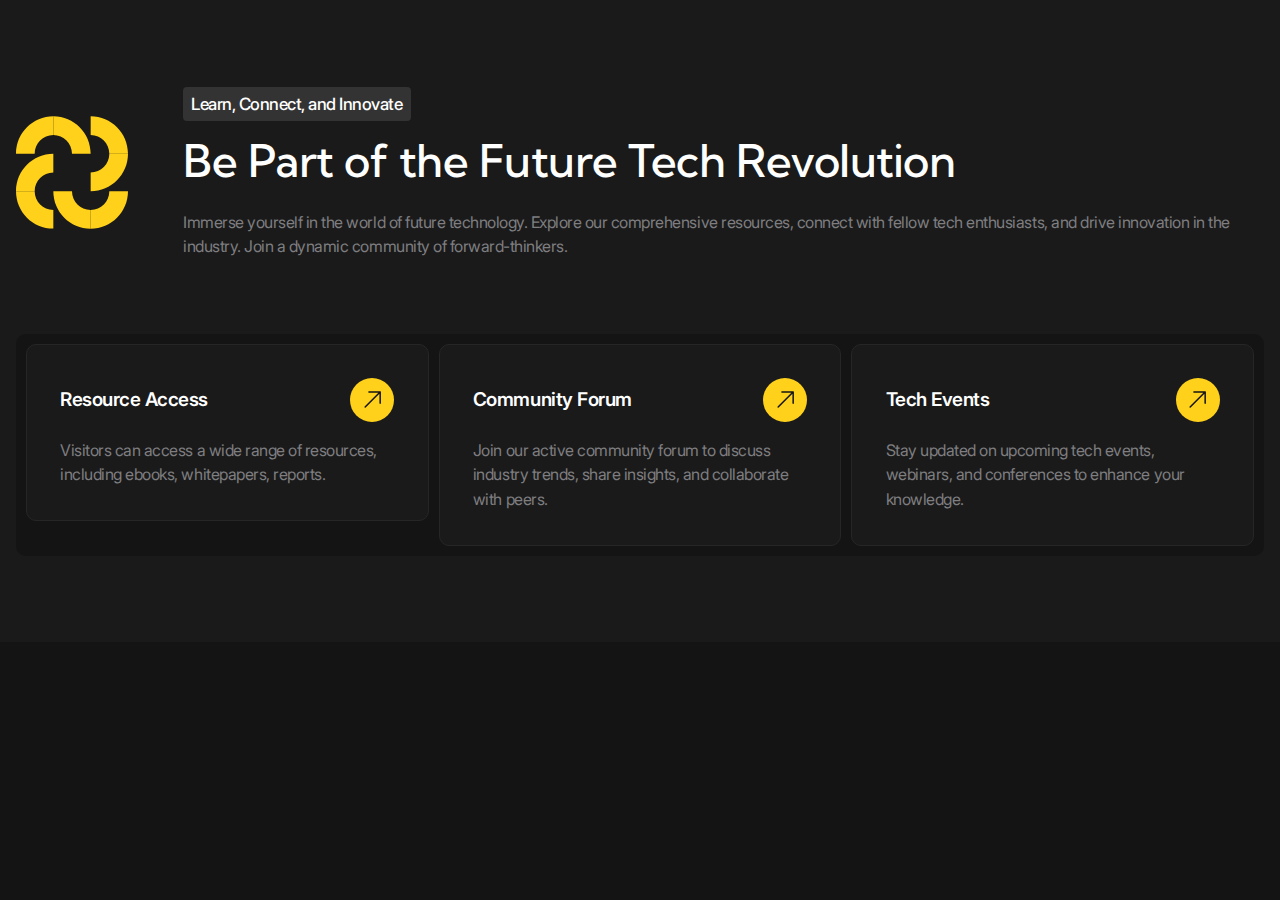
==== blog.html @ 65868e78 "add: blog page" ====
<!doctype html>
<html lang="en">
<head>
  <meta charset="UTF-8"/>
  <meta
      name="viewport"
      content="width=device-width, user-scalable=no, initial-scale=1.0, maximum-scale=1.0, minimum-scale=1.0"
  />
  <title>Future Tech | Blog</title>

  <link rel="stylesheet" href="./styles/main.css"/>

  <script src="./scripts/main.js" type="module" defer></script>
</head>
<body>
<header class="header" data-js-header>
  <div class="header__promo">
    <div class="header__promo-inner container">
      <a class="header__promo-link" href="/"
      ><span class="icon icon--yellow-arrow"
      >Subscribe to our Newsletter For New & latest Blogs and
              Resources</span
      ></a
      >
    </div>
  </div>
  <div class="header__body">
    <div class="header__body-inner container">
      <a class="header__logo logo" href="/" aria-label="Home" title="Home">
        <img
            class="logo__image"
            src="./images/logo.svg"
            alt=""
            width="179"
            height="50"
        />
      </a>
      <div class="header__overlay" data-js-header-overlay>
        <nav class="header__menu">
          <ul class="header__menu-list">
            <li class="header__menu-item">
              <a href="./index.html" class="header__menu-link">Home</a>
            </li>
            <li class="header__menu-item">
              <a href="./news.html" class="header__menu-link">News</a>
            </li>
            <li class="header__menu-item">
              <a href="./podcasts.html" class="header__menu-link"
              >Podcasts</a
              >
            </li>
            <li class="header__menu-item">
              <a href="./resources.html" class="header__menu-link"
              >Resources</a
              >
            </li>
          </ul>
        </nav>
        <a
            class="header__contact-us-link button button--accent"
            href="./contacts.html"
        >Contact Us</a
        >
      </div>
      <button
          class="header__burger-button burger-button visible-mobile"
          type="button"
          aria-label="Open Menu"
          title="Open Menu"
          data-js-header-burger-button
      >
        <span class="burger-button__line"></span>
        <span class="burger-button__line"></span>
        <span class="burger-button__line"></span>
      </button>
    </div>
  </div>
</header>

<main>
  <section class="blog-details" aria-labelledby="blog-details-title">
    <header
        class="blog-details__banner"
        style="--bgImg: url(&quot;../../images/blog-details/banner.jpg&quot;)"
    >
      <div class="blog-details__banner--inner container">
        <h1 class="blog-details__title" id="blog-details-title">
          The Rise of Artificial Intelligence in Healthcare
        </h1>
      </div>
    </header>
    <div class="blog-details__body">
      <div class="blog-details__body-inner container">
        <div class="blog-details__content">
          <div
              class="blog-details__intro full-vw-line full-vw-line--bottom full-vw-line--left"
          >
            <h2 class="h6">Introduction</h2>
            <p>
              Artificial Intelligence (AI) has emerged as a transformative
              force in the healthcare industry, reshaping patient care,
              diagnostics, and research. In this blog post, we explore the
              profound impact of AI in healthcare, from revolutionizing
              diagnostic accuracy to enhancing patient outcomes.
            </p>
          </div>
          <div class="blog-details__main expandable-content" data-js-expandable-content>
            <h2 class="h4">Artificial Intelligence (AI)</h2>
            <p>
              Artificial Intelligence (AI) has permeated virtually every
              aspect of our lives, and healthcare is no exception. The
              integration of AI in healthcare is ushering in a new era of
              medical practice, where machines complement the capabilities
              of healthcare professionals, ultimately improving patient
              outcomes and the efficiency of the healthcare system. In this
              blog post, we will delve into the diverse applications of AI
              in healthcare, from diagnostic imaging to personalized
              treatment plans, and address the ethical considerations
              surrounding this revolutionary technology.
            </p>
            <p>
              Artificial Intelligence (AI) has permeated virtually every
              aspect of our lives, and healthcare is no exception. The
              integration of AI in healthcare is ushering in a new era of
              medical practice, where machines complement the capabilities
              of healthcare professionals, ultimately improving patient
              outcomes and the efficiency of the healthcare system. In this
              blog post, we will delve into the diverse applications of AI
              in healthcare, from diagnostic imaging to personalized
              treatment plans, and address the ethical considerations
              surrounding this revolutionary technology.
            </p>
            <h2 class="h4">Predictive Analytics and Disease Prevention</h2>
            <p>
              One of the most prominent applications of AI in healthcare is
              in diagnostic imaging. AI algorithms have demonstrated
              remarkable proficiency in interpreting medical images such as
              X-rays, MRIs, and CT scans. They can identify anomalies and
              deviations that might be overlooked by the human eye. This is
              particularly valuable in early disease detection. For
              instance, AI can aid radiologists in detecting minute
              irregularities in mammograms or identifying critical findings
              in chest X-rays, potentially indicative of life-threatening
              conditions.
            </p>
            <p>
              One of the most prominent applications of AI in healthcare is
              in diagnostic imaging. AI algorithms have demonstrated
              remarkable proficiency in interpreting medical images such as
              X-rays, MRIs, and CT scans. They can identify anomalies and
              deviations that might be overlooked by the human eye. This is
              particularly valuable in early disease detection. For
              instance, AI can aid radiologists in detecting minute
              irregularities in mammograms or identifying critical findings
              in chest X-rays, potentially indicative of life-threatening
              conditions.
            </p>
            <p>
              One of the most prominent applications of AI in healthcare is
              in diagnostic imaging. AI algorithms have demonstrated
              remarkable proficiency in interpreting medical images such as
              X-rays, MRIs, and CT scans. They can identify anomalies and
              deviations that might be overlooked by the human eye. This is
              particularly valuable in early disease detection. For
              instance, AI can aid radiologists in detecting minute
              irregularities in mammograms or identifying critical findings
              in chest X-rays, potentially indicative of life-threatening
              conditions.
            </p>
            <button class="blog-details__read-full-button button expandable-content__button"
                    data-js-expandable-content-button>
              <span class="icon icon--gray-arrow-down">Read Full Blog</span>
            </button>
          </div>
        </div>
        <div class="blog-details__info">
          <div class="blog-details__actions blog-actions full-vw-line full-vw-line--bottom full-vw-line--right">
            <ul class="blog-actions__list">
              <li class="blog-actions__item">
                <button
                    class="blog-actions__button is-active"
                    type="button"
                    aria-label="Dislike"
                    title="Dislike"
                >
                      <span class="blog-actions__icon-wrapper"
                      ><svg
                          xmlns="http://www.w3.org/2000/svg"
                          width="24"
                          height="25"
                          viewBox="0 0 24 25"
                          fill="none"
                      >
                          <path
                              d="M11.645 21.4107L11.6384 21.4071L11.6158 21.3949C11.5965 21.3844 11.5689 21.3693 11.5336 21.3496C11.4629 21.3101 11.3612 21.2524 11.233 21.1769C10.9765 21.0261 10.6132 20.8039 10.1785 20.515C9.31074 19.9381 8.15122 19.0901 6.9886 18.0063C4.68781 15.8615 2.25 12.6751 2.25 8.75C2.25 5.82194 4.7136 3.5 7.6875 3.5C9.43638 3.5 11.0023 4.29909 12 5.5516C12.9977 4.29909 14.5636 3.5 16.3125 3.5C19.2864 3.5 21.75 5.82194 21.75 8.75C21.75 12.6751 19.3122 15.8615 17.0114 18.0063C15.8488 19.0901 14.6893 19.9381 13.8215 20.515C13.3868 20.8039 13.0235 21.0261 12.767 21.1769C12.6388 21.2524 12.5371 21.3101 12.4664 21.3496C12.4311 21.3693 12.4035 21.3844 12.3842 21.3949L12.3616 21.4071L12.355 21.4107L12.3523 21.4121C12.1323 21.5289 11.8677 21.5289 11.6477 21.4121L11.645 21.4107Z"
                              stroke="#666666"
                              stroke-width="1.5"
                              stroke-linejoin="round"
                          /></svg
                      ></span>
                  <span>24.5k</span>
                </button>
              </li>
              <li class="blog-actions__item">
                <button
                    class="blog-actions__button"
                    type="button"
                    aria-label="Discuss"
                    title="Discuss"
                >
                      <span class="blog-actions__icon-wrapper">
                        <svg
                            xmlns="http://www.w3.org/2000/svg"
                            width="24"
                            height="25"
                            viewBox="0 0 24 25"
                            fill="none"
                        >
                          <path
                              d="M8.48581 19.6888C9.54657 20.2083 10.7392 20.5 12 20.5C16.4183 20.5 20 16.9183 20 12.5C20 8.08172 16.4183 4.5 12 4.5C7.58172 4.5 4 8.08172 4 12.5C4 14.1401 4.49356 15.665 5.34026 16.9341M8.48581 19.6888L4 20.5L5.34026 16.9341M8.48581 19.6888L8.49231 19.6877M5.34026 16.9341L5.34154 16.9308"
                              stroke="#666666"
                              stroke-width="1.5"
                              stroke-linecap="round"
                              stroke-linejoin="round"
                          />
                        </svg>
                      </span>
                  <span>50</span>
                </button>
              </li>
              <li class="blog-actions__item">
                <button
                    class="blog-actions__button"
                    type="button"
                    aria-label="Share"
                    title="Share"
                >
                      <span class="blog-actions__icon-wrapper"
                      ><svg
                          xmlns="http://www.w3.org/2000/svg"
                          width="24"
                          height="25"
                          viewBox="0 0 24 25"
                          fill="none"
                      >
                          <path
                              d="M10.0384 14.4616L4.1719 11.7951C3.36454 11.4281 3.39898 10.2697 4.22673 9.95134L18.8999 4.30781C19.7087 3.99675 20.5033 4.79139 20.1922 5.60013L14.5487 20.2733C14.2303 21.1011 13.072 21.1355 12.705 20.3281L10.0384 14.4616ZM10.0384 14.4616L14.4231 10.077"
                              stroke="#666666"
                              stroke-width="1.5"
                              stroke-linecap="round"
                              stroke-linejoin="round"
                          /></svg
                      ></span>
                  <span>20</span>
                </button>
              </li>
            </ul>
          </div>
          <div class="blog-details__summary summary summary--2-cols">
            <dl class="summary__list">
              <div class="summary__item">
                <dt class="summary__key">Publication Date</dt>
                <dd class="summary__value">
                  <time datetime="2023-10-15">October 15, 2023</time>
                </dd>
              </div>
              <div class="summary__item">
                <dt class="summary__key">Category</dt>
                <dd class="summary__value">Healthcare</dd>
              </div>
              <div class="summary__item">
                <dt class="summary__key">Reading Time</dt>
                <dd class="summary__value">10 Min</dd>
              </div>
              <div class="summary__item">
                <dt class="summary__key">Author Name</dt>
                <dd class="summary__value">Dr. Emily Walker</dd>
              </div>
              <div class="summary__item summary__item--wide">
                <dt class="summary__key">Table of Contents</dt>
                <dd class="summary__value">
                  <div class="table-of-contents">
                    <ul class="table-of-contents__list">
                      <li class="table-of-contents__item">Introduction</li>
                      <li class="table-of-contents__item">
                        AI in Diagnostic Imaging
                      </li>
                      <li class="table-of-contents__item">
                        Predictive Analytics and Disease Prevention
                      </li>
                      <li class="table-of-contents__item">
                        Personalized Treatment Plans
                      </li>
                      <li class="table-of-contents__item">
                        Drug Discovery and Research
                      </li>
                      <li class="table-of-contents__item">
                        AI in Telemedicine
                      </li>
                      <li class="table-of-contents__item">
                        Ethical Considerations
                      </li>
                      <li class="table-of-contents__item">
                        The Future of AI in Healthcare
                      </li>
                      <li class="table-of-contents__item">Conclusion</li>
                    </ul>
                  </div>
                </dd>
              </div>
            </dl>
          </div>
        </div>
      </div>
    </div>
    <div class="blog-details__news news container">
      <header class="news__header">
        <h2 class="news__title h4">Similar News</h2>
        <a href="/" class="news__link button">
          <span class="icon icon--yellow-arrow">View All News</span>
        </a>
      </header>
      <ul class="news__list">
        <li class="news__item">
          <article class="news-card">
            <img
                src="./images/news/2.jpg"
                alt=""
                class="news-card__image"
                width="512"
                height="222"
                loading="lazy"
            />
            <div class="news-card__body">
              <h2 class="news-card__title h6">
                A Decisive Victory for Progressive Policies
              </h2>
              <div class="news-card__description">
                <p>Politics</p>
              </div>
            </div>
            <div class="news-card__controls">
              <div class="news-card__actions blog-actions">
                <ul class="blog-actions__list">
                  <li class="blog-actions__item">
                    <button
                        class="blog-actions__button"
                        type="button"
                        aria-label="Like"
                        title="Like"
                    >
                          <span class="blog-actions__icon-wrapper"
                          ><svg
                              xmlns="http://www.w3.org/2000/svg"
                              width="24"
                              height="25"
                              viewBox="0 0 24 25"
                              fill="none"
                          >
                              <path
                                  d="M11.645 21.4107L11.6384 21.4071L11.6158 21.3949C11.5965 21.3844 11.5689 21.3693 11.5336 21.3496C11.4629 21.3101 11.3612 21.2524 11.233 21.1769C10.9765 21.0261 10.6132 20.8039 10.1785 20.515C9.31074 19.9381 8.15122 19.0901 6.9886 18.0063C4.68781 15.8615 2.25 12.6751 2.25 8.75C2.25 5.82194 4.7136 3.5 7.6875 3.5C9.43638 3.5 11.0023 4.29909 12 5.5516C12.9977 4.29909 14.5636 3.5 16.3125 3.5C19.2864 3.5 21.75 5.82194 21.75 8.75C21.75 12.6751 19.3122 15.8615 17.0114 18.0063C15.8488 19.0901 14.6893 19.9381 13.8215 20.515C13.3868 20.8039 13.0235 21.0261 12.767 21.1769C12.6388 21.2524 12.5371 21.3101 12.4664 21.3496C12.4311 21.3693 12.4035 21.3844 12.3842 21.3949L12.3616 21.4071L12.355 21.4107L12.3523 21.4121C12.1323 21.5289 11.8677 21.5289 11.6477 21.4121L11.645 21.4107Z"
                                  stroke="#666666"
                                  stroke-width="1.5"
                                  stroke-linejoin="round"
                              /></svg
                          ></span>
                      <span>14k</span>
                    </button>
                  </li>
                  <li class="blog-actions__item">
                    <button
                        class="blog-actions__button"
                        type="button"
                        aria-label="Share"
                        title="Share"
                    >
                          <span class="blog-actions__icon-wrapper"
                          ><svg
                              xmlns="http://www.w3.org/2000/svg"
                              width="24"
                              height="25"
                              viewBox="0 0 24 25"
                              fill="none"
                          >
                              <path
                                  d="M10.0384 14.4616L4.1719 11.7951C3.36454 11.4281 3.39898 10.2697 4.22673 9.95134L18.8999 4.30781C19.7087 3.99675 20.5033 4.79139 20.1922 5.60013L14.5487 20.2733C14.2303 21.1011 13.072 21.1355 12.705 20.3281L10.0384 14.4616ZM10.0384 14.4616L14.4231 10.077"
                                  stroke="#666666"
                                  stroke-width="1.5"
                                  stroke-linecap="round"
                                  stroke-linejoin="round"
                              /></svg
                          ></span>
                      <span>204</span>
                    </button>
                  </li>
                </ul>
              </div>
              <div class="news-card__link button">
                <span class="icon icon--yellow-arrow">Read More</span>
              </div>
            </div>
          </article>
        </li>
        <li class="news__item">
          <article class="news-card">
            <img
                src="./images/news/3.jpg"
                alt=""
                class="news-card__image"
                width="512"
                height="222"
                loading="lazy"
            />
            <div class="news-card__body">
              <h2 class="news-card__title h6">
                Tech Giants Unveil Cutting-Edge AI Innovations
              </h2>
              <div class="news-card__description">
                <p>Technology</p>
              </div>
            </div>
            <div class="news-card__controls">
              <div class="news-card__actions blog-actions">
                <ul class="blog-actions__list">
                  <li class="blog-actions__item">
                    <button
                        class="blog-actions__button"
                        type="button"
                        aria-label="Like"
                        title="Like"
                    >
                          <span class="blog-actions__icon-wrapper"
                          ><svg
                              xmlns="http://www.w3.org/2000/svg"
                              width="24"
                              height="25"
                              viewBox="0 0 24 25"
                              fill="none"
                          >
                              <path
                                  d="M11.645 21.4107L11.6384 21.4071L11.6158 21.3949C11.5965 21.3844 11.5689 21.3693 11.5336 21.3496C11.4629 21.3101 11.3612 21.2524 11.233 21.1769C10.9765 21.0261 10.6132 20.8039 10.1785 20.515C9.31074 19.9381 8.15122 19.0901 6.9886 18.0063C4.68781 15.8615 2.25 12.6751 2.25 8.75C2.25 5.82194 4.7136 3.5 7.6875 3.5C9.43638 3.5 11.0023 4.29909 12 5.5516C12.9977 4.29909 14.5636 3.5 16.3125 3.5C19.2864 3.5 21.75 5.82194 21.75 8.75C21.75 12.6751 19.3122 15.8615 17.0114 18.0063C15.8488 19.0901 14.6893 19.9381 13.8215 20.515C13.3868 20.8039 13.0235 21.0261 12.767 21.1769C12.6388 21.2524 12.5371 21.3101 12.4664 21.3496C12.4311 21.3693 12.4035 21.3844 12.3842 21.3949L12.3616 21.4071L12.355 21.4107L12.3523 21.4121C12.1323 21.5289 11.8677 21.5289 11.6477 21.4121L11.645 21.4107Z"
                                  stroke="#666666"
                                  stroke-width="1.5"
                                  stroke-linejoin="round"
                              /></svg
                          ></span>
                      <span>14k</span>
                    </button>
                  </li>
                  <li class="blog-actions__item">
                    <button
                        class="blog-actions__button"
                        type="button"
                        aria-label="Share"
                        title="Share"
                    >
                          <span class="blog-actions__icon-wrapper"
                          ><svg
                              xmlns="http://www.w3.org/2000/svg"
                              width="24"
                              height="25"
                              viewBox="0 0 24 25"
                              fill="none"
                          >
                              <path
                                  d="M10.0384 14.4616L4.1719 11.7951C3.36454 11.4281 3.39898 10.2697 4.22673 9.95134L18.8999 4.30781C19.7087 3.99675 20.5033 4.79139 20.1922 5.60013L14.5487 20.2733C14.2303 21.1011 13.072 21.1355 12.705 20.3281L10.0384 14.4616ZM10.0384 14.4616L14.4231 10.077"
                                  stroke="#666666"
                                  stroke-width="1.5"
                                  stroke-linecap="round"
                                  stroke-linejoin="round"
                              /></svg
                          ></span>
                      <span>92</span>
                    </button>
                  </li>
                </ul>
              </div>
              <div class="news-card__link button">
                <span class="icon icon--yellow-arrow">Read More</span>
              </div>
            </div>
          </article>
        </li>
        <li class="news__item">
          <article class="news-card">
            <img
                src="./images/news/4.jpg"
                alt=""
                class="news-card__image"
                width="512"
                height="222"
                loading="lazy"
            />
            <div class="news-card__body">
              <h2 class="news-card__title h6">COVID-19 Variants</h2>
              <div class="news-card__description">
                <p>Health</p>
              </div>
            </div>
            <div class="news-card__controls">
              <div class="news-card__actions blog-actions">
                <ul class="blog-actions__list">
                  <li class="blog-actions__item">
                    <button
                        class="blog-actions__button"
                        type="button"
                        aria-label="Like"
                        title="Like"
                    >
                          <span class="blog-actions__icon-wrapper"
                          ><svg
                              xmlns="http://www.w3.org/2000/svg"
                              width="24"
                              height="25"
                              viewBox="0 0 24 25"
                              fill="none"
                          >
                              <path
                                  d="M11.645 21.4107L11.6384 21.4071L11.6158 21.3949C11.5965 21.3844 11.5689 21.3693 11.5336 21.3496C11.4629 21.3101 11.3612 21.2524 11.233 21.1769C10.9765 21.0261 10.6132 20.8039 10.1785 20.515C9.31074 19.9381 8.15122 19.0901 6.9886 18.0063C4.68781 15.8615 2.25 12.6751 2.25 8.75C2.25 5.82194 4.7136 3.5 7.6875 3.5C9.43638 3.5 11.0023 4.29909 12 5.5516C12.9977 4.29909 14.5636 3.5 16.3125 3.5C19.2864 3.5 21.75 5.82194 21.75 8.75C21.75 12.6751 19.3122 15.8615 17.0114 18.0063C15.8488 19.0901 14.6893 19.9381 13.8215 20.515C13.3868 20.8039 13.0235 21.0261 12.767 21.1769C12.6388 21.2524 12.5371 21.3101 12.4664 21.3496C12.4311 21.3693 12.4035 21.3844 12.3842 21.3949L12.3616 21.4071L12.355 21.4107L12.3523 21.4121C12.1323 21.5289 11.8677 21.5289 11.6477 21.4121L11.645 21.4107Z"
                                  stroke="#666666"
                                  stroke-width="1.5"
                                  stroke-linejoin="round"
                              /></svg
                          ></span>
                      <span>14k</span>
                    </button>
                  </li>
                  <li class="blog-actions__item">
                    <button
                        class="blog-actions__button"
                        type="button"
                        aria-label="Share"
                        title="Share"
                    >
                          <span class="blog-actions__icon-wrapper"
                          ><svg
                              xmlns="http://www.w3.org/2000/svg"
                              width="24"
                              height="25"
                              viewBox="0 0 24 25"
                              fill="none"
                          >
                              <path
                                  d="M10.0384 14.4616L4.1719 11.7951C3.36454 11.4281 3.39898 10.2697 4.22673 9.95134L18.8999 4.30781C19.7087 3.99675 20.5033 4.79139 20.1922 5.60013L14.5487 20.2733C14.2303 21.1011 13.072 21.1355 12.705 20.3281L10.0384 14.4616ZM10.0384 14.4616L14.4231 10.077"
                                  stroke="#666666"
                                  stroke-width="1.5"
                                  stroke-linecap="round"
                                  stroke-linejoin="round"
                              /></svg
                          ></span>
                      <span>204</span>
                    </button>
                  </li>
                </ul>
              </div>
              <div class="news-card__link button">
                <span class="icon icon--yellow-arrow">Read More</span>
              </div>
            </div>
          </article>
        </li>
      </ul>
    </div>
  </section>

  <section class="about" aria-labelledby="about-title">
    <div class="about__inner container">
      <header class="about__header">
        <img
            src="./images/about/icon.svg"
            alt=""
            class="about__icon"
            width="150"
            height="150"
            loading="lazy"
        />
        <div class="about__info">
          <p class="about__subtitle tag">Learn, Connect, and Innovate</p>
          <h2 class="about__title" id="about-title">
            Be Part of the Future Tech Revolution
          </h2>
        </div>
        <div class="about__description">
          <p>
            Immerse yourself in the world of future technology. Explore our
            comprehensive resources, connect with fellow tech enthusiasts,
            and drive innovation in the industry. Join a dynamic community
            of forward-thinkers.
          </p>
        </div>
      </header>
      <ul class="about__list">
        <li class="about__item">
          <a href="/" class="about-card tile">
            <h3 class="about-card__title circle-icon">Resource Access</h3>
            <div class="about-card__description">
              <p>
                Visitors can access a wide range of resources, including
                ebooks, whitepapers, reports.
              </p>
            </div>
          </a>
        </li>
        <li class="about__item">
          <a href="/" class="about-card tile">
            <h3 class="about-card__title circle-icon">Community Forum</h3>
            <div class="about-card__description">
              <p>
                Join our active community forum to discuss industry trends,
                share insights, and collaborate with peers.
              </p>
            </div>
          </a>
        </li>
        <li class="about__item">
          <a href="/" class="about-card tile">
            <h3 class="about-card__title circle-icon">Tech Events</h3>
            <div class="about-card__description">
              <p>
                Stay updated on upcoming tech events, webinars, and
                conferences to enhance your knowledge.
              </p>
            </div>
          </a>
        </li>
      </ul>
    </div>
  </section>
  
</main>

<footer class="footer">
  <div class="footer__inner container">
    <div class="footer__body">
      <nav class="footer__menu">
        <div class="footer__menu-column">
          <a href="/" class="footer__menu-main-link h6">Home</a>
          <ul class="footer__menu-list">
            <li class="footer__menu-item">
              <a href="/" class="footer__menu-link">Features</a>
            </li>
            <li class="footer__menu-item">
              <a href="/" class="footer__menu-link">Blogs</a>
            </li>
            <li class="footer__menu-item">
              <a href="/" class="footer__menu-link">Resources </a>
              <span class="badge">New</span>
            </li>
            <li class="footer__menu-item">
              <a href="/" class="footer__menu-link">Testimonials</a>
            </li>
            <li class="footer__menu-item">
              <a href="/" class="footer__menu-link">Contact Us</a>
            </li>
            <li class="footer__menu-item">
              <a href="/" class="footer__menu-link">Newsletter</a>
            </li>
          </ul>
        </div>
        <div class="footer__menu-column">
          <a href="/" class="footer__menu-main-link h6">News</a>
          <ul class="footer__menu-list">
            <li class="footer__menu-item">
              <a href="/" class="footer__menu-link">Trending Stories</a>
            </li>
            <li class="footer__menu-item">
              <a href="/" class="footer__menu-link">Featured Videos</a>
            </li>
            <li class="footer__menu-item">
              <a href="/" class="footer__menu-link">Technology</a>
            </li>
            <li class="footer__menu-item">
              <a href="/" class="footer__menu-link">Health</a>
            </li>
            <li class="footer__menu-item">
              <a href="/" class="footer__menu-link">Politics</a>
            </li>
            <li class="footer__menu-item">
              <a href="/" class="footer__menu-link">Environment</a>
            </li>
          </ul>
        </div>
        <div class="footer__menu-column">
          <a href="/" class="footer__menu-main-link h6">Blogs</a>
          <ul class="footer__menu-list">
            <li class="footer__menu-item">
              <a href="/" class="footer__menu-link">Quantum Computing</a>
            </li>
            <li class="footer__menu-item">
              <a href="/" class="footer__menu-link">AI Ethics</a>
            </li>
            <li class="footer__menu-item">
              <a href="/" class="footer__menu-link">Space Exploration</a>
            </li>
            <li class="footer__menu-item">
              <a href="/" class="footer__menu-link">Biotechnology</a>
              <span class="badge">New</span>
            </li>
            <li class="footer__menu-item">
              <a href="/" class="footer__menu-link">Renewable Energy</a>
            </li>
            <li class="footer__menu-item">
              <a href="/" class="footer__menu-link">Biohacking</a>
            </li>
          </ul>
        </div>
        <div class="footer__menu-column">
          <a href="/" class="footer__menu-main-link h6">Podcasts</a>
          <ul class="footer__menu-list">
            <li class="footer__menu-item">
              <a href="/" class="footer__menu-link">AI Revolution</a>
            </li>
            <li class="footer__menu-item">
              <a href="/" class="footer__menu-link">AI Revolution</a>
              <span class="badge">New</span>
            </li>
            <li class="footer__menu-item">
              <a href="/" class="footer__menu-link">TechTalk AI</a>
            </li>
            <li class="footer__menu-item">
              <a href="/" class="footer__menu-link">AI Conversations</a>
            </li>
          </ul>
        </div>
        <div class="footer__menu-column">
          <a href="/" class="footer__menu-main-link h6">Resources</a>
          <ul class="footer__menu-list">
            <li class="footer__menu-item">
              <a href="/" class="footer__menu-link button">
                <span class="icon icon--yellow-arrow">Whitepapers</span>
              </a>
            </li>
            <li class="footer__menu-item">
              <a href="/" class="footer__menu-link button">
                <span class="icon icon--yellow-arrow">Ebooks</span>
              </a>
            </li>
            <li class="footer__menu-item">
              <a href="/" class="footer__menu-link button">
                <span class="icon icon--yellow-arrow">Reports</span>
              </a>
            </li>
            <li class="footer__menu-item">
              <a href="/" class="footer__menu-link button">
                <span class="icon icon--yellow-arrow">Research Papers</span>
              </a>
            </li>
          </ul>
        </div>
      </nav>
    </div>
    <div class="footer__extra">
      <div class="footer__extra-menu">
        <ul class="footer__extra-menu-list">
          <li class="footer__extra-menu-item">
            <a href="/" class="footer__extra-menu-link"
            >Terms & Conditions</a
            >
          </li>
          <li class="footer__extra-menu-item">
            <a href="/" class="footer__extra-menu-link">Privacy Policy</a>
          </li>
        </ul>
      </div>
      <div class="footer__soc1als soc1als">
        <ul class="soc1als__list">
          <li class="soc1als__item">
            <a
                href="/"
                class="soc1als__link"
                target="_blank"
                aria-label="twitter"
                title="twitter"
            >
              <svg
                  xmlns="http://www.w3.org/2000/svg"
                  width="20"
                  height="20"
                  viewBox="0 0 20 20"
                  fill="none"
              >
                <path
                    d="M17.5475 5.98396C17.5552 6.15996 17.5552 6.32796 17.5552 6.50396C17.563 11.84 13.6426 18 6.47319 18C4.35865 18 2.2827 17.368 0.5 16.184C0.808692 16.224 1.11738 16.24 1.42608 16.24C3.1779 16.24 4.88343 15.632 6.26483 14.504C4.59789 14.472 3.1316 13.344 2.62226 11.696C3.20877 11.816 3.81072 11.792 4.3818 11.624C2.56824 11.256 1.26401 9.59997 1.2563 7.67197C1.2563 7.65597 1.2563 7.63997 1.2563 7.62397C1.79651 7.93597 2.40617 8.11197 3.02356 8.12797C1.31803 6.94396 0.78554 4.58396 1.81966 2.73595C3.80301 5.26396 6.72015 6.79196 9.85337 6.95996C9.53696 5.55996 9.96913 4.08796 10.9801 3.09595C12.5467 1.56795 15.0162 1.64795 16.498 3.27195C17.37 3.09595 18.2112 2.75995 18.9752 2.28795C18.682 3.22395 18.0723 4.01596 17.262 4.51996C18.0337 4.42396 18.79 4.20796 19.5 3.88795C18.9752 4.70396 18.3115 5.40796 17.5475 5.98396Z"
                    fill="white"
                />
              </svg>
            </a>
          </li>
          <li class="soc1als__item">
            <a
                href="/"
                class="soc1als__link"
                target="_blank"
                aria-label="medium"
                title="medium"
            >
              <svg
                  xmlns="http://www.w3.org/2000/svg"
                  width="20"
                  height="20"
                  viewBox="0 0 20 20"
                  fill="none"
              >
                <path
                    d="M11.2812 10.1897C11.2812 13.332 8.75578 15.8793 5.6407 15.8793C2.52561 15.8793 0 13.3314 0 10.1897C0 7.04806 2.52542 4.5 5.6407 4.5C8.75597 4.5 11.2812 7.04749 11.2812 10.1897Z"
                    fill="white"
                />
                <path
                    d="M17.4688 10.19C17.4688 13.1477 16.2061 15.5464 14.6485 15.5464C13.0908 15.5464 11.8281 13.1477 11.8281 10.19C11.8281 7.23219 13.0906 4.8335 14.6483 4.8335C16.2059 4.8335 17.4686 7.23142 17.4686 10.19"
                    fill="white"
                />
                <path
                    d="M19.9998 10.1897C19.9998 12.8391 19.5557 14.9882 19.0078 14.9882C18.4599 14.9882 18.0161 12.8397 18.0161 10.1897C18.0161 7.53965 18.4601 5.39111 19.0078 5.39111C19.5555 5.39111 19.9998 7.53946 19.9998 10.1897Z"
                    fill="white"
                />
              </svg>
            </a>
          </li>
          <li class="soc1als__item">
            <a
                href="/"
                class="soc1als__link"
                target="_blank"
                aria-label="linkedin"
                title="linkedin"
            >
              <svg
                  xmlns="http://www.w3.org/2000/svg"
                  width="20"
                  height="20"
                  viewBox="0 0 20 20"
                  fill="none"
              >
                <path
                    d="M17.3873 1.3335H2.61303C2.27368 1.3335 1.94822 1.4683 1.70826 1.70826C1.4683 1.94822 1.3335 2.27368 1.3335 2.61303V17.3873C1.3335 17.7266 1.4683 18.0521 1.70826 18.2921C1.94822 18.532 2.27368 18.6668 2.61303 18.6668H17.3873C17.7266 18.6668 18.0521 18.532 18.2921 18.2921C18.532 18.0521 18.6668 17.7266 18.6668 17.3873V2.61303C18.6668 2.27368 18.532 1.94822 18.2921 1.70826C18.0521 1.4683 17.7266 1.3335 17.3873 1.3335ZM6.49979 16.0993H3.89377V7.82146H6.49979V16.0993ZM5.19498 6.67433C4.89937 6.67266 4.61088 6.58347 4.36592 6.418C4.12095 6.25254 3.93049 6.01821 3.81857 5.7446C3.70666 5.471 3.6783 5.17037 3.73707 4.88066C3.79585 4.59095 3.93913 4.32514 4.14883 4.11678C4.35853 3.90843 4.62525 3.76686 4.91533 3.70994C5.20541 3.65302 5.50586 3.68331 5.77874 3.79699C6.05162 3.91066 6.28472 4.10262 6.44861 4.34864C6.6125 4.59466 6.69984 4.88372 6.69961 5.17933C6.7024 5.37724 6.66531 5.57369 6.59056 5.75697C6.51581 5.94024 6.40493 6.10659 6.26452 6.2461C6.12411 6.38561 5.95705 6.49542 5.7733 6.56899C5.58955 6.64257 5.39287 6.67839 5.19498 6.67433ZM16.1053 16.1066H13.5005V11.5842C13.5005 10.2505 12.9336 9.83887 12.2017 9.83887C11.429 9.83887 10.6706 10.4215 10.6706 11.6179V16.1066H8.06461V7.82748H10.5707V8.97461H10.6044C10.856 8.46544 11.7371 7.59516 13.0816 7.59516C14.5357 7.59516 16.1066 8.45822 16.1066 10.986L16.1053 16.1066Z"
                    fill="white"
                />
              </svg>
            </a>
          </li>
        </ul>
      </div>
      <p class="footer__copyright">
        ©
        <time datetime="2025">2025</time>
        FutureTech. All rights reserved.
      </p>
    </div>
  </div>
</footer>
</body>
</html>
---- styles/main.css ----
@charset "UTF-8";
/**
  Нормализация блочной модели
 */
*,
::before,
::after {
  box-sizing: border-box;
}

/**
   Убираем внутренние отступы слева тегам списков,
   у которых есть атрибут class
  */
:where(ul, ol):where([class]) {
  padding-left: 0;
}

/**
   Убираем внешние отступы body и двум другим тегам,
   у которых есть атрибут class
  */
body,
:where(blockquote, figure):where([class]) {
  margin: 0;
}

/**
   Убираем внешние отступы вертикали нужным тегам,
   у которых есть атрибут class
  */
:where(h1, h2, h3, h4, h5, h6, p, ul, ol, dl):where([class]) {
  margin-block: 0;
}

:where(dd[class]) {
  margin-left: 0;
}

:where(fieldset[class]) {
  margin-left: 0;
  padding: 0;
  border: none;
}

/**
   Убираем стандартный маркер маркированному списку,
   у которого есть атрибут class
  */
:where(ul[class]) {
  list-style: none;
}

:where(address[class]) {
  font-style: normal;
}

/**
   Обнуляем вертикальные внешние отступы параграфа,
   объявляем локальную переменную для внешнего отступа вниз,
   чтобы избежать взаимодействие с более сложным селектором
  */
p {
  --paragraphMarginBottom: 24px;
  margin-block: 0;
}

/**
   Внешний отступ вниз для параграфа без атрибута class,
   который расположен не последним среди своих соседних элементов
  */
p:where(:not([class]):not(:last-child)) {
  margin-bottom: var(--paragraphMarginBottom);
}

/**
   Упрощаем работу с изображениями и видео
  */
img,
video {
  display: block;
  max-width: 100%;
  height: auto;
}

/**
   Наследуем свойства шрифт для полей ввода
  */
input,
textarea,
select,
button {
  font: inherit;
}

html {
  /**
     Пригодится в большинстве ситуаций
     (когда, например, нужно будет "прижать" футер к низу сайта)
    */
  height: 100%;
  /**
     Убираем скачок интерфейса по горизонтали
     при появлении / исчезновении скроллбара
    */
}

/**
   Плавный скролл
  */
html,
:has(:target) {
  scroll-behavior: smooth;
}

body {
  /**
     Пригодится в большинстве ситуаций
     (когда, например, нужно будет "прижать" футер к низу сайта)
    */
  min-height: 100%;
  /**
     Унифицированный интерлиньяж
    */
  line-height: 1.5;
}

/**
   Нормализация высоты элемента ссылки при его инспектировании в DevTools
  */
a:where([class]) {
  display: inline-flex;
}

/**
   Курсор-рука при наведении на элемент
  */
button,
label {
  cursor: pointer;
}

/**
   Приводим к единому цвету svg-элементы
   (за исключением тех, у которых уже указан
   атрибут fill со значением 'none' или начинается с 'url')
  */
:where([fill]:not([fill=none], [fill^=url])) {
  fill: currentColor;
}

/**
   Приводим к единому цвету svg-элементы
   (за исключением тех, у которых уже указан
   атрибут stroke со значением 'none')
  */
:where([stroke]:not([stroke=none], [stroke^=url])) {
  stroke: currentColor;
}

/**
   Чиним баг задержки смены цвета при взаимодействии с svg-элементами
  */
svg * {
  transition-property: fill, stroke;
}

/**
   Приведение рамок таблиц в классический 'collapse' вид
  */
:where(table) {
  border-collapse: collapse;
  border-color: currentColor;
}

/**
   Удаляем все анимации и переходы для людей,
   которые предпочитают их не использовать
  */
@media (prefers-reduced-motion: reduce) {
  *,
  ::before,
  ::after {
    animation-duration: 0.01ms !important;
    animation-iteration-count: 1 !important;
    transition-duration: 0.01ms !important;
    scroll-behavior: auto !important;
  }
}
@font-face {
  font-family: "Kumbh Sans";
  src: url("../fonts/KumbhSans-Regular.woff2") format("woff2");
  font-weight: 400;
  font-style: normal;
  font-display: swap;
}
@font-face {
  font-family: "Kumbh Sans";
  src: url("../fonts/KumbhSans-Medium.woff2") format("woff2");
  font-weight: 500;
  font-style: normal;
  font-display: swap;
}
@font-face {
  font-family: "Inter";
  src: url("../fonts/Inter-Regular.woff2") format("woff2");
  font-weight: 400;
  font-style: normal;
  font-display: swap;
}
@font-face {
  font-family: "Inter";
  src: url("../fonts/Inter-Medium.woff2") format("woff2");
  font-weight: 500;
  font-style: normal;
  font-display: swap;
}
@font-face {
  font-family: "Inter";
  src: url("../fonts/Inter-SemiBold.woff2") format("woff2");
  font-weight: 600;
  font-style: normal;
  font-display: swap;
}
@font-face {
  font-family: "Inter";
  src: url("../fonts/Inter-Bold.woff2") format("woff2");
  font-weight: 700;
  font-style: normal;
  font-display: swap;
}
:root {
  --color-light: #fff;
  --color-dark: #141414;
  --color-dark-10: #1a1a1a;
  --color-dark-15: #262626;
  --color-dark-20: #333333;
  --color-dark-40: #666666;
  --color-gray-50: #7e7e81;
  --color-gray-60: #98989a;
  --color-accent: #ffd11a;
  --color-red: #ff5500;
  --border: 0.0625rem solid var(--color-dark-15);
  --font-family-base: "Inter", sans-serif;
  --font-family-accent: "Kumbh Sans", sans-serif;
  --container-width: 100rem;
  --container-padding-x: 1rem;
  --transition-duration: 0.2s;
}
@media (width <= 90.06125rem) {
  :root {
    --container-width: 80rem;
  }
}

.container {
  max-width: calc(var(--container-width) + var(--container-padding-x) * 2);
  margin-inline: auto;
  padding-inline: var(--container-padding-x);
}

.visually-hidden {
  position: absolute !important;
  width: 1px !important;
  height: 1px !important;
  margin: -1px !important;
  border: 0 !important;
  padding: 0 !important;
  white-space: nowrap !important;
  clip-path: inset(100%) !important;
  clip: rect(0 0 0 0) !important;
  overflow: hidden !important;
}

@media (width <= 47.99875rem) {
  .hidden-mobile {
    display: none !important;
  }
}

@media (width > 47.99875rem) {
  .visible-mobile {
    display: none !important;
  }
}

.full-vw-line {
  position: relative;
}
.full-vw-line::before, .full-vw-line::after {
  position: absolute;
  width: calc((100vw - var(--container-width)) / 2);
  height: 0.0625rem;
  background-color: var(--color-dark-15);
}
.full-vw-line--top::before {
  content: "";
  bottom: 100%;
}
.full-vw-line--bottom::after {
  content: "";
  top: 100%;
}
.full-vw-line--right::before, .full-vw-line--right::after {
  left: 100%;
}
.full-vw-line--left::before, .full-vw-line--left::after {
  right: 100%;
}

.circle-icon {
  --circleSize: 3.25rem;
  --circleMarginLeft: 1.25rem;
  position: relative;
  min-height: var(--circleSize);
  padding-right: calc(var(--circleSize) + var(--circleMarginLeft));
}
@media (width <= 90.06125rem) {
  .circle-icon {
    --circleSize: 2.75rem;
    --circleMarginLeft: 0.875rem;
  }
}
@media (width <= 47.99875rem) {
  .circle-icon {
    --circleSize: 2.5rem;
  }
}
.circle-icon::after {
  width: var(--circleSize);
  height: var(--circleSize);
  position: absolute;
  top: 50%;
  translate: 0 -50%;
  content: "";
  right: 0;
  border-radius: 50%;
  background: url("../../icons/arrow-top-right_black.svg") center no-repeat var(--color-accent);
}

html.is-lock {
  overflow: hidden;
}

body {
  font-size: clamp(0.875rem, 0.8112745098rem + 0.2614379085vw, 1.125rem);
  display: flex;
  flex-direction: column;
  color: var(--color-gray-50);
  background-color: var(--color-dark);
  font-family: var(--font-family-base);
  letter-spacing: -0.03em;
}

main {
  flex-grow: 1;
}

h1,
.h1,
h2,
.h2,
h3,
.h3,
h4,
.h4,
h5,
.h5,
h6,
.h6 {
  color: var(--color-light);
}

h1,
.h1,
h2,
.h2,
h3,
.h3 {
  font-family: var(--font-family-accent);
  font-weight: 500;
}

h4,
.h4,
h5,
.h5,
h6,
.h6 {
  font-weight: 600;
}

h1,
.h1 {
  font-size: clamp(1.875rem, 1.237745098rem + 2.614379085vw, 4.375rem);
  line-height: 1.2;
}

h2,
.h2 {
  font-size: clamp(1.75rem, 1.2720588235rem + 1.9607843137vw, 3.625rem);
  line-height: 1.3;
}

h3,
.h3 {
  font-size: clamp(1.5rem, 1.2450980392rem + 1.045751634vw, 2.5rem);
}

h4,
.h4 {
  font-size: clamp(1.125rem, 0.9975490196rem + 0.522875817vw, 1.625rem);
}

h5,
.h5 {
  font-size: clamp(1.125rem, 1.0294117647rem + 0.3921568627vw, 1.5rem);
}

h6,
.h6 {
  font-size: clamp(1rem, 0.9362745098rem + 0.2614379085vw, 1.25rem);
}

a,
button,
label,
input,
textarea,
select,
svg * {
  transition-duration: var(--transition-duration);
}

a {
  color: inherit;
}
@media (any-hover: hover) {
  a:hover {
    color: var(--color-accent);
  }
}
@media (any-hover: none) {
  a:active {
    color: var(--color-accent);
  }
}
a[class] {
  text-decoration: none;
}

:focus-visible {
  outline: 0.125rem dashed var(--color-light);
  outline-offset: 0.25rem;
  transition-duration: 0s !important;
}

a[aria-label],
button[aria-label] {
  position: relative;
}
a[aria-label]::before,
button[aria-label]::before {
  position: absolute;
  top: 50%;
  left: 50%;
  translate: -50% -50%;
  width: 2.75rem;
  height: 2.75rem;
  content: "";
}

.expandable-content {
  --initialMaxHeight: 31.25rem;
  position: relative;
  overflow-y: hidden;
}
.expandable-content.is-expanded::before,
.expandable-content.is-expanded .expandable-content__button {
  opacity: 0;
  visibility: hidden;
}
.expandable-content:not(.is-expanded) {
  max-height: var(--initialMaxHeight);
}
.expandable-content::before {
  content: "";
  position: absolute;
  bottom: 0;
  left: 0;
  width: 100%;
  height: 30%;
  background-image: linear-gradient(180deg, rgba(20, 20, 20, 0) 0%, #141414 77.38%);
  pointer-events: none;
  transition-duration: var(--transition-duration);
}
.expandable-content__button {
  position: absolute;
  left: 50%;
  translate: -50%;
  bottom: 4.25rem;
}

.icon {
  display: inline-flex;
  align-items: center;
  column-gap: 0.625rem;
}
.icon::after {
  --size: 1.5rem;
  width: var(--size);
  height: var(--size);
  content: "";
  flex-shrink: 0;
  background-position: center;
  background-size: contain;
  background-repeat: no-repeat;
}
@media (width <= 90.06125rem) {
  .icon::after {
    --size: 1.25rem;
  }
}
.icon--yellow-arrow::after {
  background-image: url("../../icons/arrow-top-right_yellow.svg");
}
.icon--yellow-eye::after {
  background-image: url("../../icons/eye_yellow.svg");
}
.icon--gray-arrow-down::after {
  background-image: url("../../icons/arrow-down_gray.svg");
}

.logo {
  max-width: clamp(7.875rem, 7.0306372549rem + 3.4640522876vw, 11.1875rem);
}

.button {
  display: inline-flex;
  justify-content: center;
  padding: 1.125rem 1.5rem;
  border: var(--border);
  border-radius: 0.75rem;
  color: var(--color-gray-60);
  background-color: var(--color-dark);
  font-size: 1.125rem;
  white-space: nowrap;
}
@media (width <= 90.06125rem) {
  .button {
    padding: 0.875rem 1.25rem;
    border-radius: 0.5rem;
    font-size: 0.875rem;
  }
}
@media (any-hover: hover) {
  .button:hover {
    border-color: var(--color-accent);
    color: var(--color-accent);
    background-color: var(--color-dark-10);
  }
}
@media (any-hover: none) {
  .button:active {
    border-color: var(--color-accent);
    color: var(--color-accent);
    background-color: var(--color-dark-10);
  }
}
.button--accent {
  border-radius: 0.5rem;
  border-color: var(--color-accent);
  color: var(--color-dark);
  background-color: var(--color-accent);
  font-weight: 500;
}
.button--dark-gray {
  background-color: var(--color-dark-10);
}

.burger-button {
  width: 2.125rem;
  height: 2.125rem;
  display: inline-flex;
  flex-direction: column;
  justify-content: space-between;
  padding: 0.53125rem 0.265625rem;
  border: none;
  color: var(--color-light);
  background-color: transparent;
}
@media (any-hover: hover) {
  .burger-button:hover {
    color: var(--color-accent);
  }
}
@media (any-hover: none) {
  .burger-button:active {
    color: var(--color-accent);
  }
}
.burger-button.is-active .burger-button__line:first-child {
  rotate: 45deg;
  transform-origin: 0;
  translate: 0.25em -0.1em;
}
.burger-button.is-active .burger-button__line:nth-child(2) {
  rotate: -45deg;
}
.burger-button.is-active .burger-button__line:last-child {
  width: 0;
}
.burger-button__line {
  width: 100%;
  height: 0.125rem;
  border-radius: 1rem;
  background-color: currentColor;
  transition-duration: var(--transition-duration);
}
.burger-button__line:last-child {
  align-self: end;
  width: 55%;
}

.header {
  position: sticky;
  z-index: 100;
  top: 0;
  animation-name: scrolling-header;
  animation-fill-mode: both;
  animation-timeline: scroll();
  animation-range: 6.25rem 12.5rem;
}
@keyframes scrolling-header {
  to {
    box-shadow: 0 0 1rem 0 var(--color-dark-40);
  }
}
.header__promo {
  padding-block: 1.25rem;
  text-align: center;
  border-bottom: var(--border);
  background-color: var(--color-dark);
}
@media (width <= 47.99875rem) {
  .header__promo {
    padding-block: 0.875rem;
  }
}
.header__body {
  padding-block: 1.5rem;
  background-color: var(--color-dark-10);
}
@media (width <= 47.99875rem) {
  .header__body {
    padding-block: 1.25rem;
  }
}
.header__body-inner {
  display: flex;
  justify-content: space-between;
  align-items: center;
  column-gap: 1rem;
}
@media (width > 47.99875rem) {
  .header__overlay {
    display: contents;
  }
}
@media (width <= 47.99875rem) {
  .header__overlay {
    position: fixed;
    inset: 0;
    display: flex;
    flex-direction: column;
    justify-content: center;
    row-gap: 2rem;
    padding: 1rem;
    background-color: var(--color-dark-10);
    transition-duration: var(--transition-duration);
  }
  .header__overlay:not(.is-active) {
    opacity: 0;
    visibility: hidden;
    translate: 100%;
  }
}
@media (width <= 47.99875rem) {
  .header__menu {
    overflow-y: auto;
  }
}
.header__menu-list {
  display: flex;
  align-items: center;
  column-gap: 1rem;
}
@media (width <= 90.06125rem) {
  .header__menu-list {
    column-gap: 0.375rem;
  }
}
@media (width <= 47.99875rem) {
  .header__menu-list {
    flex-direction: column;
    row-gap: 1rem;
  }
}
.header__menu-link {
  padding: 0.875rem 1.5rem;
  color: var(--color-gray-50);
}
@media (width <= 90.06125rem) {
  .header__menu-link {
    padding: 0.625rem 1.125rem;
  }
}
.header__menu-link.is-active {
  border: var(--border);
  border-radius: 0.625rem;
  color: var(--color-light);
  background-color: var(--color-dark);
  font-weight: 500;
  pointer-events: none;
}
@media (width <= 47.99875rem) {
  .header__contact-us-link {
    align-self: center;
    width: 100%;
    max-width: 18.75rem;
  }
}

.badge {
  display: inline-flex;
  padding: clamp(0.125rem, 0.0931372549rem + 0.1307189542vw, 0.25rem) clamp(0.625rem, 0.5612745098rem + 0.2614379085vw, 0.875rem);
  border: 0.0625rem solid transparent;
  background: linear-gradient(var(--color-dark-10), var(--color-dark-10)) padding-box, linear-gradient(45deg, var(--color-dark-15) 64%, var(--color-accent) 136%) border-box;
  border-radius: 0.375rem;
  color: var(--color-light);
  font-size: 1rem;
}
@media (width <= 90.06125rem) {
  .badge {
    border-radius: 0.25rem;
    color: var(--color-light);
    font-size: 0.875rem;
  }
}

.soc1als__list {
  display: flex;
  column-gap: 1.25rem;
}
@media (width <= 90.06125rem) {
  .soc1als__list {
    column-gap: 0.875rem;
  }
}
.soc1als__item {
  display: flex;
}
.soc1als__link {
  --size: 1.5rem;
  width: var(--size);
  height: var(--size);
  color: var(--color-light);
}
@media (width <= 90.06125rem) {
  .soc1als__link {
    --size: 1.25rem;
  }
}

.footer {
  color: var(--color-dark-40);
}
.footer__body {
  padding-block: clamp(2.5rem, 1.862745098rem + 2.614379085vw, 5rem);
  border-bottom: var(--border);
}
.footer__menu {
  display: grid;
  grid-template-columns: repeat(5, 1fr);
  align-items: start;
  column-gap: clamp(1.25rem, 0.2941176471rem + 3.9215686275vw, 5rem);
}
@media (width <= 63.99875rem) {
  .footer__menu {
    grid-template-columns: repeat(2, 1fr);
    row-gap: 2.5rem;
  }
}
@media (width <= 47.99875rem) {
  .footer__menu {
    row-gap: 1.25rem;
  }
}
.footer__menu-column {
  display: grid;
  row-gap: clamp(1rem, 0.681372549rem + 1.3071895425vw, 2.25rem);
}
@media (width <= 63.99875rem) {
  .footer__menu-column:last-child {
    grid-column: -1/1;
  }
  .footer__menu-column:last-child .footer__menu-list {
    flex-direction: row;
    flex-wrap: wrap;
    gap: 0.75rem;
  }
}
.footer__menu-list {
  display: flex;
  flex-direction: column;
  row-gap: clamp(0.5rem, 0.3406862745rem + 0.6535947712vw, 1.125rem);
}
.footer__menu-item {
  display: flex;
  align-items: center;
  column-gap: 0.5rem;
}
.footer__extra {
  display: flex;
  justify-content: space-between;
  align-items: center;
  column-gap: 1rem;
  padding-block: 2.5rem;
}
@media (width <= 90.06125rem) {
  .footer__extra {
    padding-block: 1.5rem;
  }
}
@media (width <= 47.99875rem) {
  .footer__extra {
    flex-direction: column;
    row-gap: 1.25rem;
  }
}
.footer__extra-menu-list {
  display: flex;
}
.footer__extra-menu-item:not(:last-child)::after {
  content: "|";
  margin-inline: 0.6875rem;
}
@media (width <= 47.99875rem) {
  .footer__soc1als {
    order: -1;
  }
}

.metrics__list {
  display: grid;
  grid-template-columns: repeat(3, 1fr);
}
.metrics__item {
  display: flex;
  flex-direction: column-reverse;
  row-gap: 0.625rem;
  padding: 3.125rem;
}
@media (width <= 90.06125rem) {
  .metrics__item {
    row-gap: 0.125rem;
    padding: 1.875rem 2.5rem;
  }
}
@media (width <= 63.99875rem) {
  .metrics__item {
    row-gap: 0;
    padding: 1.25rem;
  }
}
.metrics__item:first-child {
  padding-left: 0;
}
.metrics__item:not(:last-child) {
  border-right: var(--border);
}
.metrics__value {
  font-weight: 600;
}
.metrics__sign {
  color: var(--color-accent);
}

.team {
  --personImageSize: 3.75rem;
  display: flex;
  padding: 0.625rem;
  border-radius: 6.25rem;
  background-color: var(--color-dark-10);
}
@media (width <= 90.06125rem) {
  .team {
    --personImageSize: 3.125rem;
    padding: 0.5rem;
  }
}
@media (width <= 63.99875rem) {
  .team {
    --personImageSize: 2.5rem;
  }
}
.team__person {
  width: var(--personImageSize);
  border-radius: 50%;
  border: 0.125rem solid var(--color-dark-40);
  background-color: var(--color-dark-15);
}
@media (width <= 90.06125rem) {
  .team__person {
    border-width: 0.0625rem;
  }
}
.team__person:not(:first-child) {
  margin-left: calc(var(--personImageSize) / 4 * -1);
}

.resources-preview {
  display: flex;
  flex-direction: column;
  justify-content: end;
  align-items: start;
  row-gap: 1.875rem;
}
@media (width <= 90.06125rem) {
  .resources-preview {
    row-gap: 1.25rem;
  }
}
.resources-preview__body {
  display: grid;
  row-gap: 0.875rem;
}
@media (width <= 90.06125rem) {
  .resources-preview__body {
    row-gap: 0.375rem;
  }
}
@media (width <= 30.06125rem) {
  .resources-preview__button {
    width: 100%;
  }
}

.advantage-card {
  display: grid;
  row-gap: 1.875rem;
}
@media (width <= 90.06125rem) {
  .advantage-card {
    row-gap: 1.25rem;
  }
}
@media (width <= 47.99875rem) {
  .advantage-card {
    row-gap: 0.875rem;
  }
}
@media (width <= 90.06125rem) {
  .advantage-card__image {
    width: 2.5rem;
  }
}
@media (width <= 47.99875rem) {
  .advantage-card__image {
    width: 1.875rem;
  }
}
.advantage-card__link {
  --circleSize: 3.25rem;
  --circleMarginLeft: 1.25rem;
  position: relative;
  display: grid;
  row-gap: 0.25rem;
  padding-right: calc(var(--circleSize) + var(--circleMarginLeft));
}
@media (width <= 90.06125rem) {
  .advantage-card__link {
    row-gap: 0.125rem;
  }
}
.advantage-card__details {
  font-size: clamp(0.875rem, 0.7794117647rem + 0.3921568627vw, 1.25rem);
  font-family: var(--font-family-accent);
}

@media (width > 63.99875rem) {
  .hero__main {
    display: grid;
    grid-template-columns: 60% auto;
    grid-template-areas: "body resources-preview" "metrics resources-preview";
  }
}
.hero__body {
  grid-area: body;
  padding-top: 9.375rem;
  padding-right: 3.125rem;
  padding-bottom: 6.25rem;
}
@media (width <= 90.06125rem) {
  .hero__body {
    padding-top: 6.25rem;
    padding-right: 2.5rem;
  }
}
@media (width <= 63.99875rem) {
  .hero__body {
    padding-top: 2.5rem;
    padding-right: 0;
    padding-bottom: 1.875rem;
  }
}
.hero__subtitle {
  color: var(--color-dark-40);
  font-family: var(--font-family-accent);
  font-weight: 500;
  font-size: clamp(1.125rem, 0.9338235294rem + 0.7843137255vw, 1.875rem);
}
.hero__subtitle:not(:last-child) {
  margin-bottom: 1.875rem;
}
@media (width <= 47.99875rem) {
  .hero__subtitle:not(:last-child) {
    margin-bottom: 0.875rem;
  }
}
.hero__title:not(:last-child) {
  margin-bottom: 1.25rem;
}
@media (width <= 47.99875rem) {
  .hero__title:not(:last-child) {
    margin-bottom: 0.625rem;
  }
}
.hero__metrics {
  grid-area: metrics;
}
@media (width > 63.99875rem) {
  .hero__metrics {
    border-top: var(--border);
  }
}
@media (width <= 63.99875rem) {
  .hero__metrics::before {
    width: 100vw;
    right: calc(var(--container-padding-x) * -1);
  }
}
.hero__resources-preview {
  grid-area: resources-preview;
  padding-left: 5rem;
  padding-bottom: 5rem;
  background: url("../../images/resources-preview/bg.png") 0 0/cover no-repeat;
}
@media (width <= 90.06125rem) {
  .hero__resources-preview {
    padding-left: 3.125rem;
    padding-bottom: 3.125rem;
  }
}
@media (width > 63.99875rem) {
  .hero__resources-preview {
    border-left: var(--border);
  }
}
@media (width <= 63.99875rem) {
  .hero__resources-preview {
    width: 100vw;
    margin-left: calc(var(--container-padding-x) * -1);
    padding: 6.25rem 2.5rem 2.5rem;
    background-image: url("../../images/resources-preview/bg_tablet.png");
    background-size: contain;
  }
}
.hero__advantages {
  border-block: var(--border);
}
@media (width > 63.99875rem) {
  .hero__advantages-list {
    display: grid;
    grid-template-columns: repeat(3, 1fr);
  }
}
.hero__advantages-item {
  --paddingX: 5rem;
  padding-block: 3.125rem;
}
@media (width <= 90.06125rem) {
  .hero__advantages-item {
    --paddingX: 3.125rem;
    padding-block: 3.125rem;
  }
}
@media (width > 63.99875rem) {
  .hero__advantages-item:not(:first-child) {
    padding-left: var(--paddingX);
  }
  .hero__advantages-item:not(:last-child) {
    padding-right: var(--paddingX);
    border-right: var(--border);
  }
}
@media (width <= 63.99875rem) {
  .hero__advantages-item {
    padding-block: 1.875rem;
  }
  .hero__advantages-item:not(:last-child) {
    border-bottom: var(--border);
  }
}

.tag {
  font-size: clamp(0.875rem, 0.7794117647rem + 0.3921568627vw, 1.25rem);
  padding: 0.375rem 0.625rem;
  border-radius: 0.25rem;
  color: var(--color-light);
  background-color: var(--color-dark-20);
  font-weight: 500;
}
@media (width <= 90.06125rem) {
  .tag {
    padding: 0.25rem 0.5rem;
  }
}

.section__header {
  padding-block: clamp(2.5rem, 1.2254901961rem + 5.2287581699vw, 7.5rem);
  background-color: var(--color-dark-10);
}
.section__header-inner:has(.section__link) {
  display: grid;
  align-items: center;
  column-gap: 1rem;
}
@media (width > 47.99875rem) {
  .section__header-inner:has(.section__link) {
    grid-template-columns: 1fr auto;
  }
}
@media (width <= 47.99875rem) {
  .section__header-inner:has(.section__link) {
    row-gap: 1.875rem;
  }
}
.section__header-info {
  display: grid;
  align-items: start;
  row-gap: 1rem;
}
@media (width <= 90.06125rem) {
  .section__header-info {
    row-gap: 0.625rem;
  }
}
.section__subtitle {
  justify-self: start;
}
.section__body {
  border-block: var(--border);
}
.section__link {
  max-width: 22.5rem;
}

.list__item:not(:last-child) {
  border-bottom: var(--border);
}

.tile {
  padding: clamp(1.5rem, 1.2450980392rem + 1.045751634vw, 2.5rem);
  border-radius: 0.75rem;
  border: var(--border);
  background-color: var(--color-dark-10);
}
@media (width <= 90.06125rem) {
  .tile {
    border-radius: 0.625rem;
  }
}

@media (width > 63.99875rem) {
  .card {
    display: grid;
    grid-template-columns: 37.5% auto;
  }
}
.card__preview, .card__body {
  padding: 5rem;
}
@media (width <= 90.06125rem) {
  .card__preview, .card__body {
    padding: 3.75rem;
  }
}
.card__preview {
  display: flex;
  flex-direction: column;
  justify-content: center;
  row-gap: clamp(1.25rem, 0.612745098rem + 2.614379085vw, 3.75rem);
  padding-left: 0;
}
@media (width > 63.99875rem) {
  .card__preview {
    border-right: var(--border);
  }
}
@media (width <= 63.99875rem) {
  .card__preview {
    padding-right: 0;
    padding-block: 3.125rem;
    border-bottom: var(--border);
  }
}
.card__preview-main {
  display: grid;
  row-gap: clamp(1.5rem, 1.0857843137rem + 1.6993464052vw, 3.125rem);
}
@media (width <= 63.99875rem) {
  .card__preview-main {
    justify-content: start;
  }
}
.card__preview-icon {
  width: clamp(3.125rem, 2.6470588235rem + 1.9607843137vw, 5rem);
}
.card__preview-info {
  display: grid;
  row-gap: clamp(0.375rem, 0.2156862745rem + 0.6535947712vw, 1rem);
}
.card__body {
  padding-right: 0;
}
@media (width <= 63.99875rem) {
  .card__body {
    padding: 1.875rem 0;
  }
}
.card__grid {
  display: grid;
}
.card__grid--2-cols {
  grid-template-columns: repeat(2, 1fr);
  gap: clamp(0.625rem, 0.306372549rem + 1.3071895425vw, 1.875rem);
}
@media (width <= 47.99875rem) {
  .card__grid--2-cols {
    grid-template-columns: 1fr;
  }
}
.card__grid--2-cols-alt {
  gap: 1.875rem 1.25rem;
}
@media (width <= 90.06125rem) {
  .card__grid--2-cols-alt {
    gap: 1.5rem 1rem;
  }
}
@media (width > 47.99875rem) {
  .card__grid--2-cols-alt {
    grid-template-columns: auto 1fr;
  }
}
.card__cell {
  display: flex;
  flex-direction: column;
  justify-content: start;
  row-gap: clamp(0.25rem, -0.0049019608rem + 1.045751634vw, 1.25rem);
}
.card__cell:has(> *:only-child) {
  justify-content: center;
}
.card__cell:has(.card__cell-link) {
  display: grid;
  grid-template-columns: 1fr auto;
  grid-template-areas: "other link" "other link";
  align-items: center;
  column-gap: 1.25rem;
}
.card__cell--wide {
  grid-column: -1/1;
}
.card__cell-image {
  width: 100%;
  height: clamp(10.5625rem, 7.9656862745rem + 10.6535947712vw, 20.75rem);
  object-fit: cover;
  border-radius: 0.75rem;
}
@media (width <= 90.06125rem) {
  .card__cell-image {
    border-radius: 0.625rem;
  }
}
.card__cell-subtitle {
  color: inherit;
  font: inherit;
}
.card__cell-link {
  grid-area: link;
}

.tabs__header {
  border-bottom: var(--border);
}
@media (width <= 63.99875rem) {
  .tabs__header {
    overflow-x: auto;
  }
}
.tabs__buttons {
  display: grid;
  grid-template-columns: repeat(6, 1fr);
  column-gap: 1.25rem;
  padding-block: clamp(1.25rem, 0.7720588235rem + 1.9607843137vw, 3.125rem);
}
@media (width <= 90.06125rem) {
  .tabs__buttons {
    column-gap: 0.875rem;
  }
}
@media (width <= 63.99875rem) {
  .tabs__buttons {
    width: max-content;
  }
}
.tabs__button {
  padding: clamp(1.125rem, 0.9338235294rem + 0.7843137255vw, 1.875rem) 0.625rem;
  border: var(--border);
  border-radius: 0.5rem;
  color: var(--color-gray-60);
  background-color: transparent;
  font-size: 1.125rem;
}
@media (width <= 90.06125rem) {
  .tabs__button {
    font-size: 0.875rem;
  }
}
@media (any-hover: hover) {
  .tabs__button:hover {
    color: var(--color-accent);
    border-color: var(--color-accent);
  }
}
@media (any-hover: none) {
  .tabs__button:active {
    color: var(--color-accent);
    border-color: var(--color-accent);
  }
}
.tabs__button.is-active {
  color: var(--color-light);
  background-color: var(--color-dark-10);
  font-weight: 500;
  pointer-events: none;
}
.tabs__content:not(.is-active) {
  display: none;
}
.tabs__content:focus-visible {
  outline-offset: -1rem;
}

.person-card {
  --imageSize: 5rem;
  display: flex;
  align-items: start;
  column-gap: clamp(0.5rem, 0.3725490196rem + 0.522875817vw, 1rem);
}
@media (width <= 90.06125rem) {
  .person-card {
    --imageSize: 3.75rem;
  }
}
.person-card__image {
  width: var(--imageSize);
  border-radius: 50%;
  background-color: var(--color-dark-15);
}
.person-card__body {
  display: grid;
}
@media (width > 90.06125rem) {
  .person-card__body {
    row-gap: 0.125rem;
  }
}
.person-card__name {
  color: var(--color-light);
  font-weight: 600;
  font-size: 1.25rem;
}
@media (width <= 90.06125rem) {
  .person-card__name {
    font-size: 1.125rem;
  }
}

.blog-actions__list {
  display: flex;
  align-items: center;
  column-gap: 0.625rem;
}
@media (width <= 90.06125rem) {
  .blog-actions__list {
    column-gap: 0.5rem;
  }
}
.blog-actions__button {
  display: inline-flex;
  align-items: center;
  column-gap: 0.25rem;
  padding: 0.5rem 1rem;
  border: var(--border);
  border-radius: 6.25rem;
  color: var(--color-gray-60);
  background-color: var(--color-dark-10);
  font-family: var(--font-family-accent);
  font-size: 1.125rem;
}
@media (width <= 90.06125rem) {
  .blog-actions__button {
    column-gap: 0.125rem;
    padding: 0.375rem 0.75rem;
    font-size: 0.875rem;
  }
}
.blog-actions__button.is-active svg * {
  fill: var(--color-red);
  stroke: var(--color-red);
}
.blog-actions__icon-wrapper {
  --size: 1.5rem;
  width: var(--size);
  height: var(--size);
  display: flex;
}
@media (width <= 90.06125rem) {
  .blog-actions__icon-wrapper {
    --size: 1.25rem;
  }
}
.blog-actions__icon-wrapper svg {
  width: 100%;
  height: 100%;
}
.blog-actions__icon-wrapper svg * {
  fill: transparent;
}

.blog-card {
  display: grid;
  grid-template-columns: 24% 1fr auto;
  column-gap: clamp(1.75rem, 1.3995098039rem + 1.4379084967vw, 3.125rem);
  padding-block: clamp(2.5rem, 1.862745098rem + 2.614379085vw, 5rem);
}
@media (width <= 63.99875rem) {
  .blog-card {
    grid-template-columns: 1fr auto;
    grid-template-areas: "author link" "body body";
    row-gap: 1.875rem;
  }
}
@media (width <= 63.99875rem) {
  .blog-card__author {
    grid-area: author;
  }
}
.blog-card__body {
  display: grid;
  row-gap: clamp(1.25rem, 1.0906862745rem + 0.6535947712vw, 1.875rem);
}
@media (width <= 63.99875rem) {
  .blog-card__body {
    grid-area: body;
  }
}
.blog-card__date {
  color: var(--color-gray-60);
}
.blog-card__info {
  display: grid;
  row-gap: clamp(0.25rem, 0.1544117647rem + 0.3921568627vw, 0.625rem);
}
.blog-card__link {
  align-self: center;
}
@media (width <= 63.99875rem) {
  .blog-card__link {
    grid-area: link;
  }
}

.download-info {
  display: inline-grid;
  grid-template-columns: 1fr auto;
  align-items: center;
  column-gap: 3.125rem;
}
@media (width <= 90.06125rem) {
  .download-info {
    column-gap: 1.875rem;
  }
}
.download-info__team {
  --personImageSize: 3.125rem;
  border-radius: 0.75rem;
  background-color: var(--color-dark);
}
@media (width <= 90.06125rem) {
  .download-info__team {
    --personImageSize: 2.5rem;
  }
}

.bordered-grid {
  --columns: 1;
  --itemPaddingY: clamp(2.5rem, 1.862745098rem + 2.614379085vw, 5rem);
  display: grid;
  grid-template-columns: repeat(var(--columns), 1fr);
}
.bordered-grid--2-cols {
  --columns: 2;
  --itemPaddingX: 5rem;
}
@media (width <= 90.06125rem) {
  .bordered-grid--2-cols {
    --itemPaddingX: 3.125rem;
  }
}
@media (width > 47.99875rem) {
  .bordered-grid--2-cols .bordered-grid__item:nth-child(odd) {
    padding-right: var(--itemPaddingX);
    border-right: var(--border);
  }
  .bordered-grid--2-cols .bordered-grid__item:nth-child(even) {
    position: relative;
    padding-left: var(--itemPaddingX);
  }
  .bordered-grid--2-cols .bordered-grid__item:nth-child(even)::before {
    content: "";
    position: absolute;
    left: auto;
    right: 100%;
    bottom: 0;
    translate: 50%;
    width: 100vw;
    height: 0.0625rem;
    background-color: var(--color-dark-15);
  }
}
@media (width <= 47.99875rem) {
  .bordered-grid--2-cols {
    --columns: 1;
  }
  .bordered-grid--2-cols .bordered-grid__item:not(:last-child) {
    border-bottom: var(--border);
  }
}
.bordered-grid--3-cols {
  --columns: 3;
  --itemPaddingX: 3.125rem;
}
@media (width <= 90.06125rem) {
  .bordered-grid--3-cols {
    --itemPaddingX: 2.5rem;
  }
}
@media (width > 63.99875rem) {
  .bordered-grid--3-cols .bordered-grid__item:nth-child(3n-2), .bordered-grid--3-cols .bordered-grid__item:nth-child(3n-1) {
    padding-right: var(--itemPaddingX);
    border-right: var(--border);
  }
  .bordered-grid--3-cols .bordered-grid__item:nth-child(3n-1) {
    position: relative;
  }
  .bordered-grid--3-cols .bordered-grid__item:nth-child(3n-1)::before {
    content: "";
    position: absolute;
    left: 50%;
    right: auto;
    bottom: 0;
    translate: -50%;
    width: 100vw;
    height: 0.0625rem;
    background-color: var(--color-dark-15);
  }
  .bordered-grid--3-cols .bordered-grid__item:nth-child(3n-1), .bordered-grid--3-cols .bordered-grid__item:nth-child(3n) {
    padding-left: var(--itemPaddingX);
  }
}
@media (width <= 63.99875rem) {
  .bordered-grid--3-cols {
    --columns: 1;
  }
  .bordered-grid--3-cols .bordered-grid__item:not(:last-child) {
    border-bottom: var(--border);
  }
}
.bordered-grid__item {
  padding-block: var(--itemPaddingY);
}

.rating-view {
  display: inline-flex;
  column-gap: 0.4375rem;
  padding: 0.625rem 1rem;
  border: var(--border);
  border-radius: 6.25rem;
  background-color: var(--color-dark);
}
@media (width <= 90.06125rem) {
  .rating-view {
    column-gap: 0.25rem;
    padding: 0.5rem 0.75rem;
  }
}
.rating-view__star {
  --size: 1.5rem;
  width: var(--size);
  height: var(--size);
  background: url("../../icons/star_gray.svg") center/contain no-repeat;
}
.rating-view__star.is-active {
  background: url("../../icons/star_yellow.svg") center/contain no-repeat;
}
@media (width <= 90.06125rem) {
  .rating-view__star {
    --size: 1.25rem;
  }
}

.review-card {
  display: flex;
  flex-direction: column;
  align-items: center;
  row-gap: 2.5rem;
  max-width: 31.25rem;
  margin-inline: auto;
}
@media (width <= 90.06125rem) {
  .review-card {
    row-gap: 1.875rem;
  }
}
.review-card__image {
  --imageSize: 3.75rem;
}
@media (width <= 90.06125rem) {
  .review-card__image {
    --imageSize: 3.125rem;
  }
}
.review-card__body {
  position: relative;
  padding: clamp(1.25rem, 1.0906862745rem + 0.6535947712vw, 1.875rem);
  padding-top: clamp(1.875rem, 1.556372549rem + 1.3071895425vw, 3.125rem);
  color: var(--color-light);
  text-align: center;
}
.review-card__rating-view {
  position: absolute;
  top: 50%;
  left: 50%;
  translate: -50% -50%;
  top: 0;
}

.about-card {
  display: flex;
  flex-direction: column;
  row-gap: clamp(0.625rem, 0.4656862745rem + 0.6535947712vw, 1.25rem);
}
.about-card__title {
  font-size: clamp(1rem, 0.9044117647rem + 0.3921568627vw, 1.375rem);
  display: flex;
  align-items: center;
  font-family: var(--font-family-base);
  font-weight: 600;
}

.about {
  padding-block: clamp(2.5rem, 1.2254901961rem + 5.2287581699vw, 7.5rem);
  background-color: var(--color-dark-10);
}
.about__inner {
  display: grid;
  row-gap: clamp(2.5rem, 1.5441176471rem + 3.9215686275vw, 6.25rem);
}
.about__header {
  display: grid;
  grid-template-columns: auto 2fr;
  grid-template-areas: "icon info" "icon description";
  align-items: center;
  gap: 1.875rem clamp(1.25rem, 0.2941176471rem + 3.9215686275vw, 5rem);
}
@media (width <= 90.06125rem) {
  .about__header {
    row-gap: 1.25rem;
  }
}
@media (width <= 47.99875rem) {
  .about__header {
    row-gap: 0.25rem;
    grid-template-areas: "icon subtitle" "title title" "description description";
  }
}
.about__icon {
  grid-area: icon;
  width: clamp(3.75rem, 2.3161764706rem + 5.8823529412vw, 9.375rem);
}
.about__info {
  display: grid;
  row-gap: 1rem;
}
@media (width <= 90.06125rem) {
  .about__info {
    row-gap: 0.625rem;
  }
}
@media (width <= 47.99875rem) {
  .about__info {
    display: contents;
  }
}
.about__subtitle {
  justify-self: start;
}
@media (width <= 47.99875rem) {
  .about__subtitle {
    grid-area: subtitle;
  }
}
@media (width <= 47.99875rem) {
  .about__title {
    grid-area: title;
    margin-top: 1.25rem;
  }
}
@media (width <= 47.99875rem) {
  .about__description {
    grid-area: description;
  }
}
.about__list {
  display: grid;
  gap: 1.25rem;
  padding: 1.25rem;
  border-radius: 0.75rem;
  background-color: var(--color-dark);
}
@media (width <= 90.06125rem) {
  .about__list {
    gap: 0.625rem;
    padding: 0.625rem;
    border-radius: 0.625rem;
  }
}
@media (width > 47.99875rem) {
  .about__list {
    grid-template-columns: repeat(3, 1fr);
  }
}

.hero-alt__header {
  padding-top: clamp(2.5rem, 1.0661764706rem + 5.8823529412vw, 8.125rem);
  padding-bottom: clamp(2.5rem, 0.7475490196rem + 7.1895424837vw, 9.375rem);
  border-bottom: var(--border);
}
.hero-alt__header-inner {
  display: grid;
  align-items: center;
  gap: 1.25rem 5rem;
}
@media (width <= 90.06125rem) {
  .hero-alt__header-inner {
    column-gap: 3.75rem;
  }
}
@media (width > 47.99875rem) {
  .hero-alt__header-inner {
    grid-template-columns: auto 1fr;
  }
}
@media (width <= 47.99875rem) {
  .hero-alt__header-inner {
    row-gap: 0.875rem;
  }
}
.hero-alt__title {
  grid-column: -1/1;
}
@media (width > 47.99875rem) {
  .hero-alt__title-hidden-part {
    position: absolute !important;
    width: 1px !important;
    height: 1px !important;
    margin: -1px !important;
    border: 0 !important;
    padding: 0 !important;
    white-space: nowrap !important;
    clip-path: inset(100%) !important;
    clip: rect(0 0 0 0) !important;
    overflow: hidden !important;
  }
}

.summary--2-cols .summary__list {
  display: grid;
  grid-template-columns: repeat(2, 1fr);
  gap: 1.875rem 1.25rem;
}
@media (width <= 90.06125rem) {
  .summary--2-cols .summary__list {
    row-gap: 1.25rem;
  }
}
.summary--2-cols .summary__item--wide {
  grid-column: -1/1;
  row-gap: clamp(0.625rem, 0.5294117647rem + 0.3921568627vw, 1rem);
  margin-top: 1.25rem;
}
.summary__list {
  display: flex;
  column-gap: clamp(1.25rem, 0.7720588235rem + 1.9607843137vw, 3.125rem);
}
.summary__item {
  display: grid;
  row-gap: 0.25rem;
}
@media (width <= 90.06125rem) {
  .summary__item {
    row-gap: 0.125rem;
  }
}
.summary__value {
  color: var(--color-light);
}

.news-card {
  display: grid;
  row-gap: 1.25rem;
  height: 100%;
}
@media (width <= 90.06125rem) {
  .news-card {
    row-gap: 1rem;
  }
}
.news-card:has(.news-card__summary) {
  align-items: center;
  column-gap: 5rem;
  padding-block: clamp(2.5rem, 1.862745098rem + 2.614379085vw, 5rem);
}
@media (width <= 90.06125rem) {
  .news-card:has(.news-card__summary) {
    column-gap: 2.5rem;
  }
}
@media (width > 47.99875rem) {
  .news-card:has(.news-card__summary) {
    grid-template-columns: 32% 1fr;
    grid-template-areas: "image other" "image other" "image other";
  }
}
.news-card:has(.news-card__summary) .news-card__image {
  height: clamp(13.3125rem, 9.9031862745rem + 13.9869281046vw, 26.6875rem);
}
@media (width > 47.99875rem) {
  .news-card:has(.news-card__summary) .news-card__image {
    grid-area: image;
  }
}
.news-card:has(.news-card__summary) .news-card__title {
  font-size: clamp(1.25rem, 1.0588235294rem + 0.7843137255vw, 2rem);
  font-family: var(--font-family-base);
  font-weight: 600;
}
.news-card__image {
  width: 100%;
  height: 13.875rem;
  object-fit: cover;
  border-radius: 0.75rem;
}
@media (width <= 90.06125rem) {
  .news-card__image {
    height: 11.5625rem;
    border-radius: 0.625rem;
  }
}
.news-card__body {
  display: grid;
  row-gap: 0.625rem;
}
@media (width <= 90.06125rem) {
  .news-card__body {
    row-gap: 0.25rem;
  }
}
.news-card__controls {
  display: flex;
  justify-content: space-between;
  align-items: center;
  column-gap: 1rem;
}
@media (width <= 30.06125rem) {
  .news-card__link {
    min-width: 9.5625rem;
  }
}

.news {
  display: grid;
  row-gap: 5rem;
  padding-block: clamp(2.5rem, 1.862745098rem + 2.614379085vw, 5rem);
}
@media (width <= 90.06125rem) {
  .news {
    row-gap: 2.5rem;
  }
}
.news__header {
  display: flex;
  justify-content: space-between;
  align-items: center;
  column-gap: 1rem;
}
.news__list {
  display: grid;
  grid-template-columns: repeat(auto-fit, minmax(22.375rem, 1fr));
  gap: 1.875rem;
}

.video-player {
  position: relative;
}
.video-player__video {
  width: 100%;
  height: clamp(13.125rem, 9.9068627451rem + 13.2026143791vw, 25.75rem);
  object-fit: cover;
  border-radius: 0.75rem;
}
@media (width <= 90.06125rem) {
  .video-player__video {
    border-radius: 0.625rem;
  }
}
.video-player__panel {
  position: absolute;
  inset: 0;
  display: flex;
  justify-content: space-between;
  align-items: end;
  column-gap: 1rem;
  padding: 1.875rem;
  transition-duration: var(--transition-duration);
}
.video-player__panel:not(.is-active) {
  opacity: 0;
  visibility: hidden;
}
.video-player__panel::before {
  content: "";
  position: absolute;
  inset: 0;
  background-image: linear-gradient(180deg, rgba(20, 20, 20, 0) 44.27%, #141414 100%);
}
.video-player__panel * {
  position: relative;
}
.video-player__play-button {
  --size: 4.375rem;
  display: flex;
  justify-content: center;
  align-items: center;
  width: var(--size);
  height: var(--size);
  padding: 0;
  background-color: transparent;
  border: none;
  color: var(--color-light);
}
@media (any-hover: hover) {
  .video-player__play-button:hover {
    color: var(--color-accent);
  }
}
@media (any-hover: none) {
  .video-player__play-button:active {
    color: var(--color-accent);
  }
}
@media (width <= 90.06125rem) {
  .video-player__play-button {
    --size: 3.125rem;
  }
}

.video-card {
  display: grid;
  row-gap: 1.875rem;
}
@media (width <= 90.06125rem) {
  .video-card {
    row-gap: 1.25rem;
  }
}
.video-card__body {
  display: grid;
  row-gap: clamp(0.25rem, 0.1544117647rem + 0.3921568627vw, 0.625rem);
}

.table-of-contents {
  padding: 1.25rem;
  border-radius: 0.75rem;
  color: var(--color-light);
  background-color: var(--color-dark-10);
}
@media (width <= 90.06125rem) {
  .table-of-contents {
    border-radius: 0.625rem;
  }
}
.table-of-contents__list {
  display: grid;
  row-gap: 1.25rem;
}
@media (width <= 90.06125rem) {
  .table-of-contents__list {
    row-gap: 1rem;
  }
}
.table-of-contents__item {
  margin-left: 1.5em;
  list-style-type: disc;
}

.blog-details__banner {
  display: flex;
  align-items: end;
  min-height: clamp(17.5625rem, 12.512254902rem + 20.7189542484vw, 37.375rem);
  padding-block: clamp(1.0625rem, 0.2977941176rem + 3.137254902vw, 4.0625rem);
  text-align: center;
  background: linear-gradient(180deg, rgba(20, 20, 20, 0) 0%, rgba(20, 20, 20, 0.88) 75.52%, #141414 100%), var(--bgImg) center/cover no-repeat;
}
.blog-details__title {
  font-size: clamp(1.75rem, 1.1764705882rem + 2.3529411765vw, 4rem);
  font-family: var(--font-family-base);
  font-weight: 600;
}
.blog-details__body {
  border-block: var(--border);
}
.blog-details__body-inner {
  display: grid;
  grid-template-columns: 1fr 32.5rem;
}
@media (width <= 63.99875rem) {
  .blog-details__body-inner {
    display: flex;
    flex-direction: column-reverse;
  }
}
@media (width > 63.99875rem) {
  .blog-details__content {
    border-right: var(--border);
  }
}
.blog-details__intro, .blog-details__main, .blog-details__actions, .blog-details__summary {
  padding: clamp(2.5rem, 1.862745098rem + 2.614379085vw, 5rem) 5rem;
}
@media (width <= 90.06125rem) {
  .blog-details__intro, .blog-details__main, .blog-details__actions, .blog-details__summary {
    padding-inline: 3.75rem;
  }
}
@media (width <= 63.99875rem) {
  .blog-details__intro, .blog-details__main, .blog-details__actions, .blog-details__summary {
    padding-inline: 0;
  }
}
@media (width <= 63.99875rem) {
  .blog-details__intro, .blog-details__actions, .blog-details__summary {
    position: relative;
  }
  .blog-details__intro::before, .blog-details__actions::before, .blog-details__summary::before {
    content: "";
    position: absolute;
    left: 50%;
    right: auto;
    bottom: 0;
    translate: -50%;
    width: 100vw;
    height: 0.0625rem;
    background-color: var(--color-dark-15);
  }
}
@media (width > 63.99875rem) {
  .blog-details__intro, .blog-details__actions {
    border-bottom: var(--border);
  }
}
.blog-details__actions {
  padding-block: clamp(1.25rem, 0.7720588235rem + 1.9607843137vw, 3.125rem);
}
.blog-details__main {
  --initialMaxHeight: 46.3125rem;
}
@media (width <= 90.06125rem) {
  .blog-details__main {
    --initialMaxHeight: 43.25rem;
  }
}
@media (width <= 47.99875rem) {
  .blog-details__main {
    --initialMaxHeight: 41.8125rem;
  }
}
.blog-details__main h2:not(:first-child),
.blog-details__main h3:not(:first-child),
.blog-details__main h4:not(:first-child),
.blog-details__main h5:not(:first-child),
.blog-details__main h6:not(:first-child) {
  margin-top: 1.5em;
}
.blog-details__main h2:not(:last-child),
.blog-details__main h3:not(:last-child),
.blog-details__main h4:not(:last-child),
.blog-details__main h5:not(:last-child),
.blog-details__main h6:not(:last-child) {
  margin-bottom: 1em;
}

.header,
main > *:not(:last-child),
.footer {
  display: none !important;
}

/*# sourceMappingURL=main.css.map */
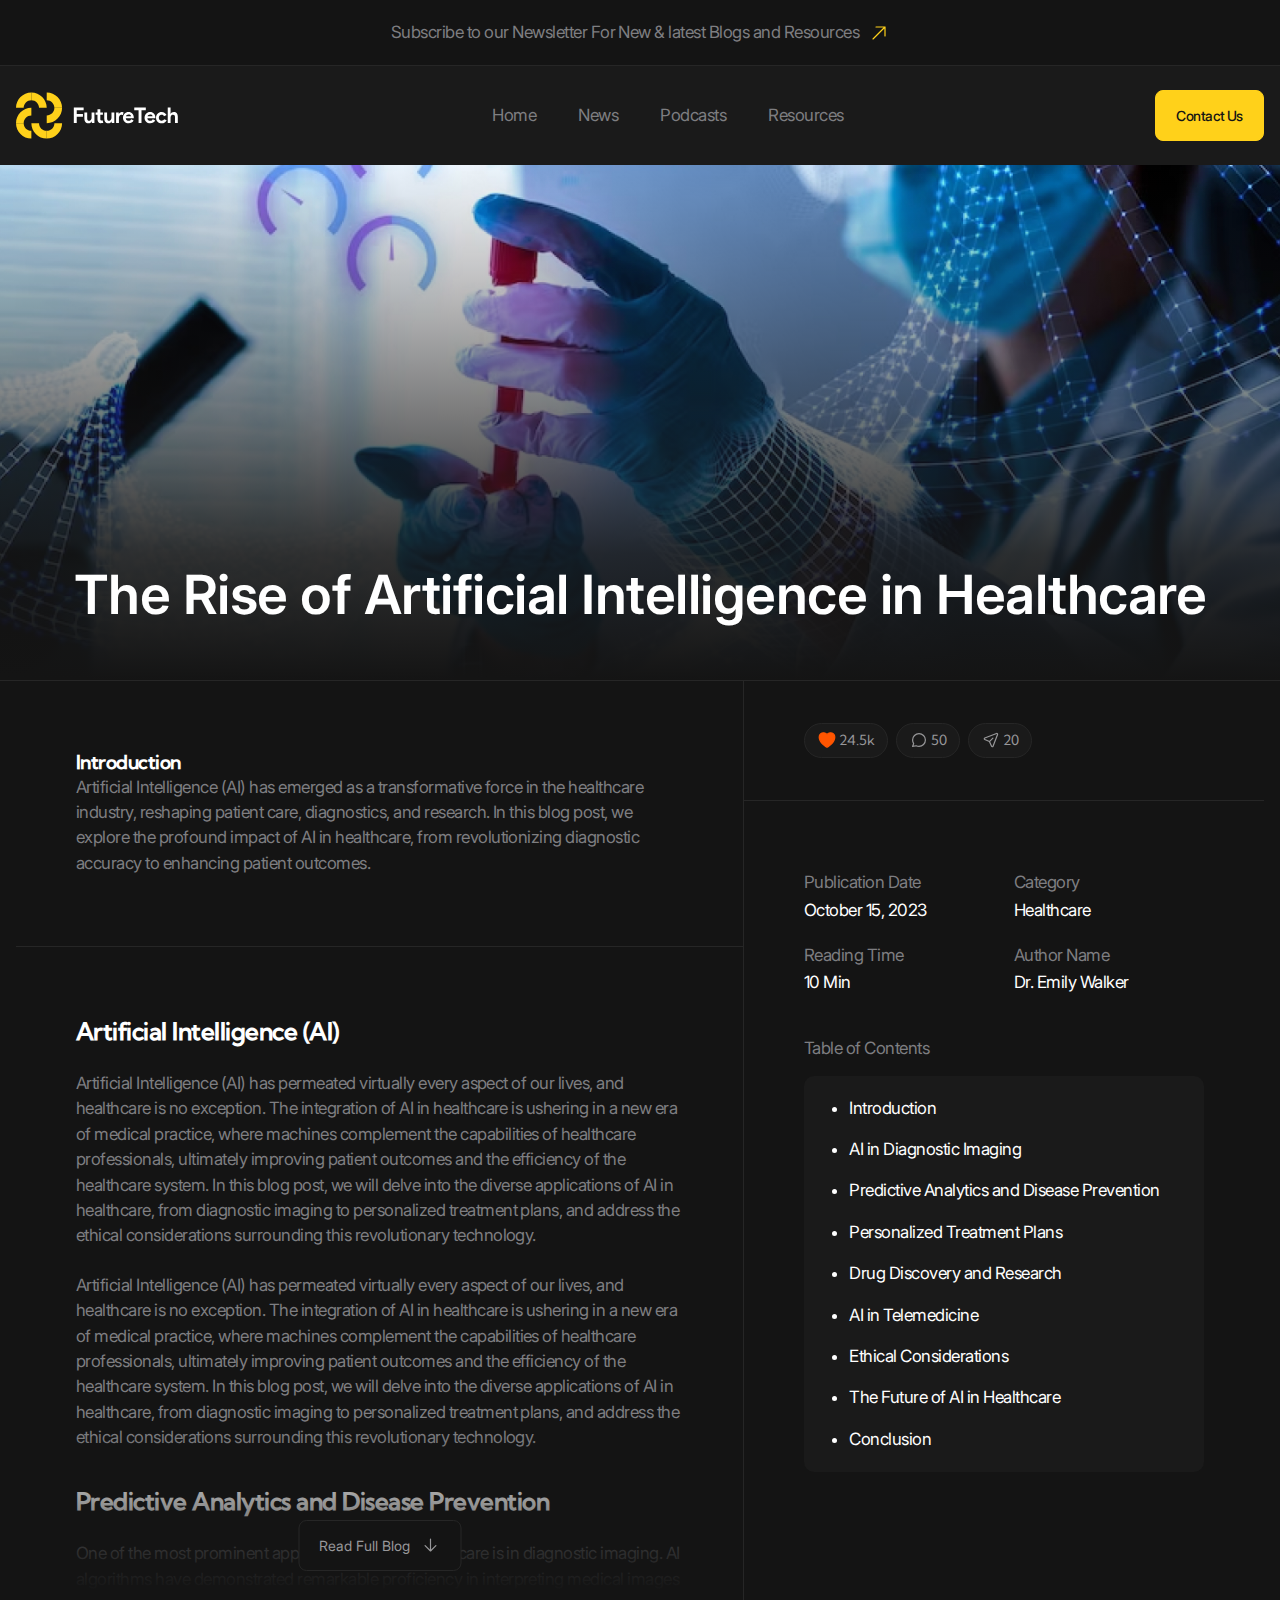
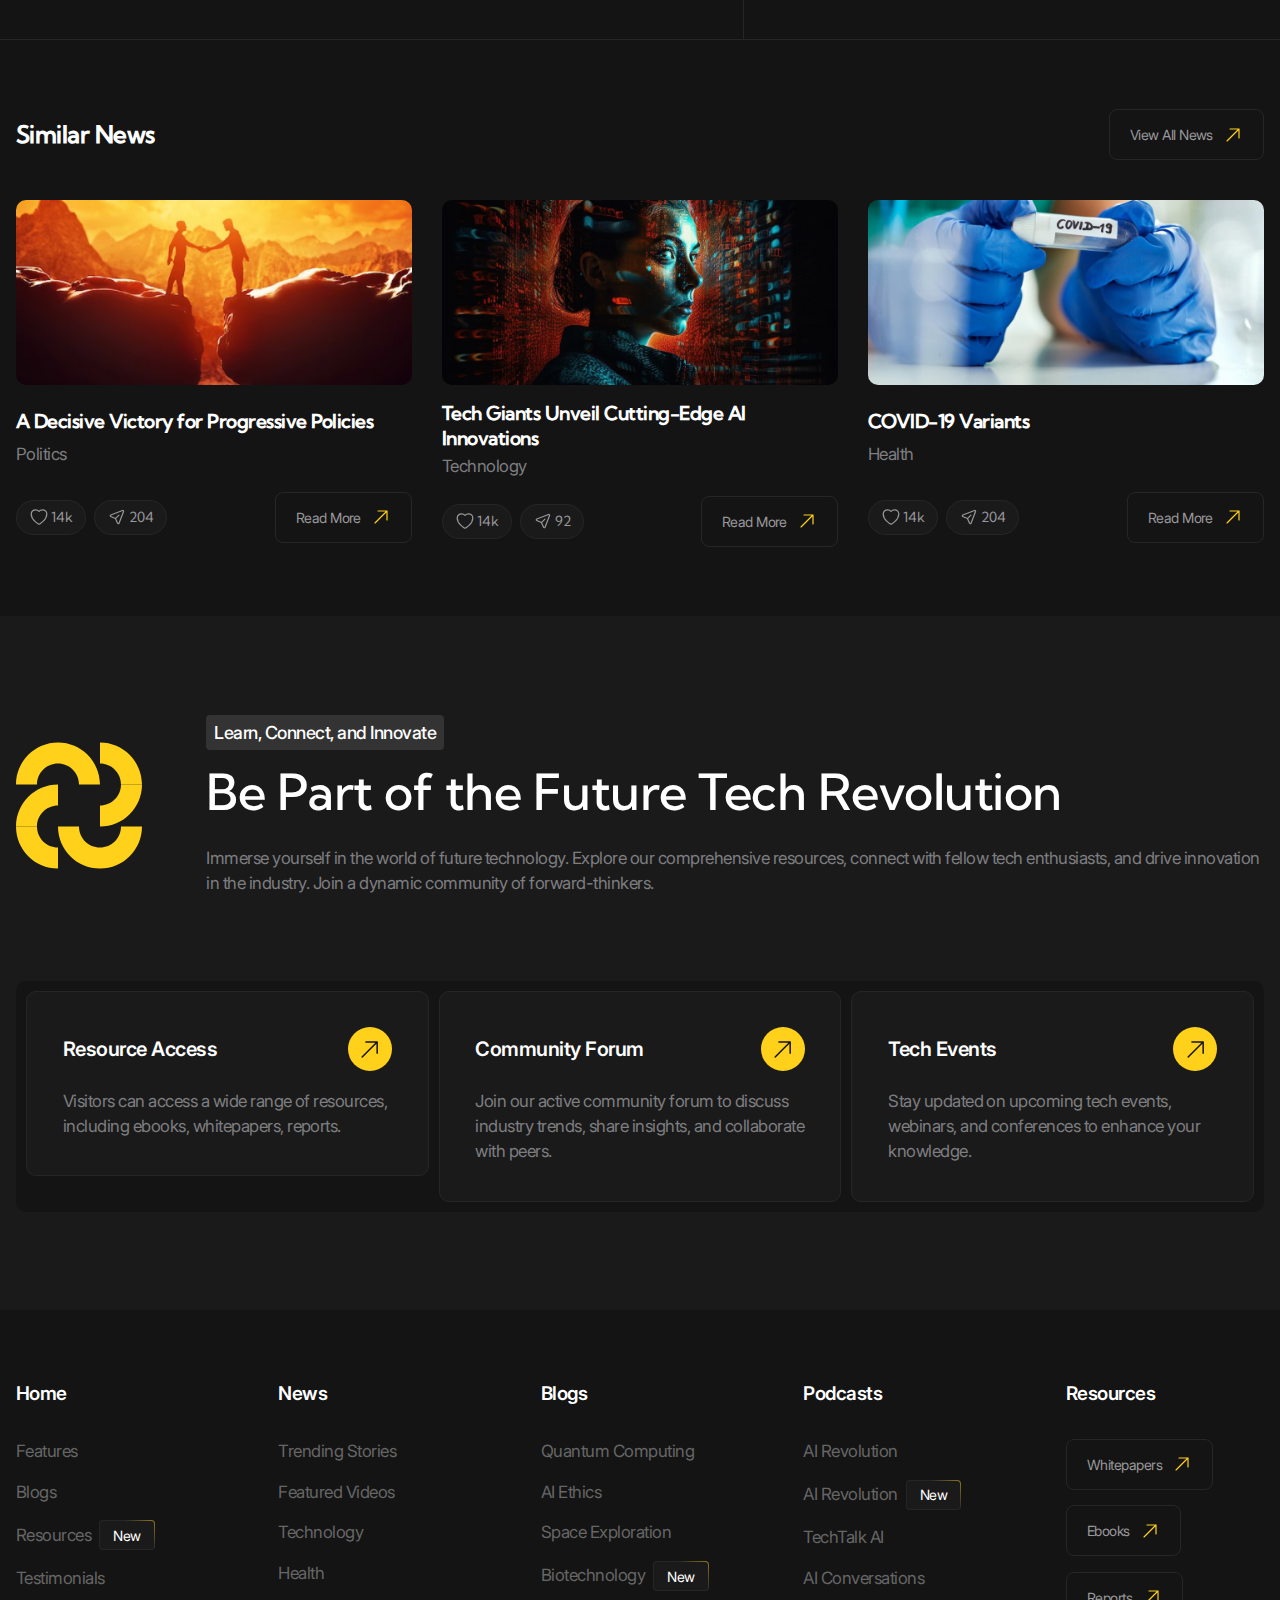
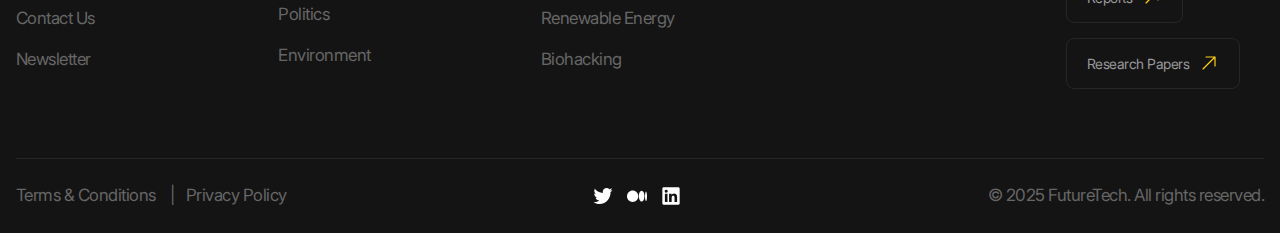
==== commit dd87c624: "add: contacts page" ====
--- a/blog.html
+++ b/blog.html
@@ -10,7 +10,7 @@
 
   <link rel="stylesheet" href="./styles/main.css"/>
 
-  <script src="./scripts/main.js" type="module" defer></script>
+  <script src="./scripts/main.js" type="module"></script>
 </head>
 <body>
 <header class="header" data-js-header>
@@ -626,7 +626,7 @@
       </ul>
     </div>
   </section>
-  
+
 </main>
 
 <footer class="footer">
--- a/styles/main.css
+++ b/styles/main.css
@@ -241,11 +241,13 @@
   --color-accent: #ffd11a;
   --color-red: #ff5500;
   --border: 0.0625rem solid var(--color-dark-15);
+  --shadow: 0 0 0 0.1875rem #191919;
   --font-family-base: "Inter", sans-serif;
   --font-family-accent: "Kumbh Sans", sans-serif;
   --container-width: 100rem;
   --container-padding-x: 1rem;
   --transition-duration: 0.2s;
+  --100vw: calc(100vw - var(--scrollbar-width));
 }
 @media (width <= 90.06125rem) {
   :root {
@@ -289,7 +291,7 @@
 }
 .full-vw-line::before, .full-vw-line::after {
   position: absolute;
-  width: calc((100vw - var(--container-width)) / 2);
+  width: calc((var(--100vw) - var(--container-width)) / 2);
   height: 0.0625rem;
   background-color: var(--color-dark-15);
 }
@@ -343,7 +345,7 @@
 }
 
 body {
-  font-size: clamp(0.875rem, 0.8112745098rem + 0.2614379085vw, 1.125rem);
+  font-size: clamp(0.875rem, 0.7944214876rem + 0.3305785124vw, 1.125rem);
   display: flex;
   flex-direction: column;
   color: var(--color-gray-50);
@@ -392,34 +394,34 @@
 
 h1,
 .h1 {
-  font-size: clamp(1.875rem, 1.237745098rem + 2.614379085vw, 4.375rem);
+  font-size: clamp(1.875rem, 1.069214876rem + 3.305785124vw, 4.375rem);
   line-height: 1.2;
 }
 
 h2,
 .h2 {
-  font-size: clamp(1.75rem, 1.2720588235rem + 1.9607843137vw, 3.625rem);
+  font-size: clamp(1.75rem, 1.145661157rem + 2.479338843vw, 3.625rem);
   line-height: 1.3;
 }
 
 h3,
 .h3 {
-  font-size: clamp(1.5rem, 1.2450980392rem + 1.045751634vw, 2.5rem);
+  font-size: clamp(1.5rem, 1.1776859504rem + 1.3223140496vw, 2.5rem);
 }
 
 h4,
 .h4 {
-  font-size: clamp(1.125rem, 0.9975490196rem + 0.522875817vw, 1.625rem);
+  font-size: clamp(1.125rem, 0.9638429752rem + 0.6611570248vw, 1.625rem);
 }
 
 h5,
 .h5 {
-  font-size: clamp(1.125rem, 1.0294117647rem + 0.3921568627vw, 1.5rem);
+  font-size: clamp(1.125rem, 1.0041322314rem + 0.4958677686vw, 1.5rem);
 }
 
 h6,
 .h6 {
-  font-size: clamp(1rem, 0.9362745098rem + 0.2614379085vw, 1.25rem);
+  font-size: clamp(1rem, 0.9194214876rem + 0.3305785124vw, 1.25rem);
 }
 
 a,
@@ -532,12 +534,13 @@
 }
 
 .logo {
-  max-width: clamp(7.875rem, 7.0306372549rem + 3.4640522876vw, 11.1875rem);
+  max-width: clamp(7.875rem, 6.8073347107rem + 4.3801652893vw, 11.1875rem);
 }
 
 .button {
   display: inline-flex;
   justify-content: center;
+  min-width: 8.5625rem;
   padding: 1.125rem 1.5rem;
   border: var(--border);
   border-radius: 0.75rem;
@@ -548,6 +551,7 @@
 }
 @media (width <= 90.06125rem) {
   .button {
+    min-width: 6.4375rem;
     padding: 0.875rem 1.25rem;
     border-radius: 0.5rem;
     font-size: 0.875rem;
@@ -733,7 +737,7 @@
 
 .badge {
   display: inline-flex;
-  padding: clamp(0.125rem, 0.0931372549rem + 0.1307189542vw, 0.25rem) clamp(0.625rem, 0.5612745098rem + 0.2614379085vw, 0.875rem);
+  padding: clamp(0.125rem, 0.0847107438rem + 0.1652892562vw, 0.25rem) clamp(0.625rem, 0.5444214876rem + 0.3305785124vw, 0.875rem);
   border: 0.0625rem solid transparent;
   background: linear-gradient(var(--color-dark-10), var(--color-dark-10)) padding-box, linear-gradient(45deg, var(--color-dark-15) 64%, var(--color-accent) 136%) border-box;
   border-radius: 0.375rem;
@@ -748,6 +752,45 @@
   }
 }
 
+.soc1als--3-cols {
+  width: 100%;
+  max-width: 19.25rem;
+}
+.soc1als--3-cols .soc1als__list {
+  display: grid;
+  grid-template-columns: repeat(3, 1fr);
+  row-gap: 0.625rem;
+}
+@media (width <= 90.06125rem) {
+  .soc1als--3-cols .soc1als__list {
+    column-gap: 0.625rem;
+  }
+}
+.soc1als--3-cols .soc1als__link {
+  display: flex;
+  justify-content: center;
+  align-items: center;
+  width: 100%;
+  height: 3.75rem;
+  border: var(--border);
+  border-radius: 0.375rem;
+  background-color: var(--color-dark-10);
+}
+@media (width <= 90.06125rem) {
+  .soc1als--3-cols .soc1als__link {
+    height: 3rem;
+  }
+}
+@media (any-hover: hover) {
+  .soc1als--3-cols .soc1als__link:hover {
+    border-color: var(--color-accent);
+  }
+}
+@media (any-hover: none) {
+  .soc1als--3-cols .soc1als__link:active {
+    border-color: var(--color-accent);
+  }
+}
 .soc1als__list {
   display: flex;
   column-gap: 1.25rem;
@@ -776,14 +819,14 @@
   color: var(--color-dark-40);
 }
 .footer__body {
-  padding-block: clamp(2.5rem, 1.862745098rem + 2.614379085vw, 5rem);
+  padding-block: clamp(2.5rem, 1.694214876rem + 3.305785124vw, 5rem);
   border-bottom: var(--border);
 }
 .footer__menu {
   display: grid;
   grid-template-columns: repeat(5, 1fr);
   align-items: start;
-  column-gap: clamp(1.25rem, 0.2941176471rem + 3.9215686275vw, 5rem);
+  column-gap: clamp(1.25rem, 0.041322314rem + 4.958677686vw, 5rem);
 }
 @media (width <= 63.99875rem) {
   .footer__menu {
@@ -798,7 +841,7 @@
 }
 .footer__menu-column {
   display: grid;
-  row-gap: clamp(1rem, 0.681372549rem + 1.3071895425vw, 2.25rem);
+  row-gap: clamp(1rem, 0.597107438rem + 1.652892562vw, 2.25rem);
 }
 @media (width <= 63.99875rem) {
   .footer__menu-column:last-child {
@@ -813,7 +856,7 @@
 .footer__menu-list {
   display: flex;
   flex-direction: column;
-  row-gap: clamp(0.5rem, 0.3406862745rem + 0.6535947712vw, 1.125rem);
+  row-gap: clamp(0.5rem, 0.298553719rem + 0.826446281vw, 1.125rem);
 }
 .footer__menu-item {
   display: flex;
@@ -851,13 +894,42 @@
   }
 }
 
+.metrics {
+  --columns: 3;
+}
+.metrics--4-cols {
+  --columns: 4;
+  text-align: center;
+}
+@media (width > 63.99875rem) {
+  .metrics--4-cols .metrics__item:nth-child(4n) {
+    padding-right: 0;
+  }
+}
+@media (width <= 63.99875rem) {
+  .metrics--4-cols {
+    --columns: 2;
+    padding-inline: 0;
+  }
+  .metrics--4-cols .metrics__item {
+    border-bottom: var(--border);
+  }
+  .metrics--4-cols .metrics__item:nth-child(odd) {
+    padding-left: var(--container-padding-x);
+  }
+  .metrics--4-cols .metrics__item:nth-child(even) {
+    padding-right: var(--container-padding-x);
+    border-right: none;
+  }
+}
 .metrics__list {
   display: grid;
-  grid-template-columns: repeat(3, 1fr);
+  grid-template-columns: repeat(var(--columns), 1fr);
 }
 .metrics__item {
   display: flex;
   flex-direction: column-reverse;
+  justify-content: start;
   row-gap: 0.625rem;
   padding: 3.125rem;
 }
@@ -984,7 +1056,7 @@
   }
 }
 .advantage-card__details {
-  font-size: clamp(0.875rem, 0.7794117647rem + 0.3921568627vw, 1.25rem);
+  font-size: clamp(0.875rem, 0.7541322314rem + 0.4958677686vw, 1.25rem);
   font-family: var(--font-family-accent);
 }
 
@@ -1018,7 +1090,7 @@
   color: var(--color-dark-40);
   font-family: var(--font-family-accent);
   font-weight: 500;
-  font-size: clamp(1.125rem, 0.9338235294rem + 0.7843137255vw, 1.875rem);
+  font-size: clamp(1.125rem, 0.8832644628rem + 0.9917355372vw, 1.875rem);
 }
 .hero__subtitle:not(:last-child) {
   margin-bottom: 1.875rem;
@@ -1046,7 +1118,7 @@
 }
 @media (width <= 63.99875rem) {
   .hero__metrics::before {
-    width: 100vw;
+    width: var(--100vw);
     right: calc(var(--container-padding-x) * -1);
   }
 }
@@ -1069,7 +1141,7 @@
 }
 @media (width <= 63.99875rem) {
   .hero__resources-preview {
-    width: 100vw;
+    width: var(--100vw);
     margin-left: calc(var(--container-padding-x) * -1);
     padding: 6.25rem 2.5rem 2.5rem;
     background-image: url("../../images/resources-preview/bg_tablet.png");
@@ -1114,7 +1186,7 @@
 }
 
 .tag {
-  font-size: clamp(0.875rem, 0.7794117647rem + 0.3921568627vw, 1.25rem);
+  font-size: clamp(0.875rem, 0.7541322314rem + 0.4958677686vw, 1.25rem);
   padding: 0.375rem 0.625rem;
   border-radius: 0.25rem;
   color: var(--color-light);
@@ -1128,21 +1200,21 @@
 }
 
 .section__header {
-  padding-block: clamp(2.5rem, 1.2254901961rem + 5.2287581699vw, 7.5rem);
+  padding-block: clamp(2.5rem, 0.8884297521rem + 6.6115702479vw, 7.5rem);
   background-color: var(--color-dark-10);
 }
-.section__header-inner:has(.section__link) {
+.section__header-inner:has(.section__actions) {
   display: grid;
   align-items: center;
   column-gap: 1rem;
 }
 @media (width > 47.99875rem) {
-  .section__header-inner:has(.section__link) {
+  .section__header-inner:has(.section__actions) {
     grid-template-columns: 1fr auto;
   }
 }
 @media (width <= 47.99875rem) {
-  .section__header-inner:has(.section__link) {
+  .section__header-inner:has(.section__actions) {
     row-gap: 1.875rem;
   }
 }
@@ -1162,16 +1234,19 @@
 .section__body {
   border-block: var(--border);
 }
+.section__actions, .section__link {
+  width: 100%;
+}
 .section__link {
   max-width: 22.5rem;
 }
 
-.list__item:not(:last-child) {
+.list:not(:last-child), .list__item:not(:last-child) {
   border-bottom: var(--border);
 }
 
 .tile {
-  padding: clamp(1.5rem, 1.2450980392rem + 1.045751634vw, 2.5rem);
+  padding: clamp(1.5rem, 1.1776859504rem + 1.3223140496vw, 2.5rem);
   border-radius: 0.75rem;
   border: var(--border);
   background-color: var(--color-dark-10);
@@ -1200,7 +1275,7 @@
   display: flex;
   flex-direction: column;
   justify-content: center;
-  row-gap: clamp(1.25rem, 0.612745098rem + 2.614379085vw, 3.75rem);
+  row-gap: clamp(1.25rem, 0.444214876rem + 3.305785124vw, 3.75rem);
   padding-left: 0;
 }
 @media (width > 63.99875rem) {
@@ -1217,7 +1292,7 @@
 }
 .card__preview-main {
   display: grid;
-  row-gap: clamp(1.5rem, 1.0857843137rem + 1.6993464052vw, 3.125rem);
+  row-gap: clamp(1.5rem, 0.9762396694rem + 2.1487603306vw, 3.125rem);
 }
 @media (width <= 63.99875rem) {
   .card__preview-main {
@@ -1225,11 +1300,17 @@
   }
 }
 .card__preview-icon {
-  width: clamp(3.125rem, 2.6470588235rem + 1.9607843137vw, 5rem);
+  width: clamp(3.125rem, 2.520661157rem + 2.479338843vw, 5rem);
 }
 .card__preview-info {
   display: grid;
-  row-gap: clamp(0.375rem, 0.2156862745rem + 0.6535947712vw, 1rem);
+  row-gap: clamp(0.375rem, 0.173553719rem + 0.826446281vw, 1rem);
+}
+.card__preview-info:has(.card__rating-view) {
+  display: flex;
+  justify-content: space-between;
+  align-items: center;
+  column-gap: 1rem;
 }
 .card__body {
   padding-right: 0;
@@ -1244,7 +1325,7 @@
 }
 .card__grid--2-cols {
   grid-template-columns: repeat(2, 1fr);
-  gap: clamp(0.625rem, 0.306372549rem + 1.3071895425vw, 1.875rem);
+  gap: clamp(0.625rem, 0.222107438rem + 1.652892562vw, 1.875rem);
 }
 @media (width <= 47.99875rem) {
   .card__grid--2-cols {
@@ -1264,11 +1345,38 @@
     grid-template-columns: auto 1fr;
   }
 }
+.card__grid--3-cols {
+  gap: clamp(1.25rem, 0.645661157rem + 2.479338843vw, 3.125rem) 1.25rem;
+}
+@media (width <= 90.06125rem) {
+  .card__grid--3-cols {
+    column-gap: 1rem;
+  }
+}
+@media (width > 47.99875rem) {
+  .card__grid--3-cols {
+    grid-template-columns: repeat(3, 1fr);
+  }
+}
+.card__grid--3-cols-alt {
+  grid-template-columns: repeat(3, 1fr);
+  gap: clamp(1.25rem, 0.645661157rem + 2.479338843vw, 3.125rem) 1.25rem;
+}
+@media (width <= 90.06125rem) {
+  .card__grid--3-cols-alt {
+    column-gap: 1rem;
+  }
+}
+@media (width <= 30.06125rem) {
+  .card__grid--3-cols-alt {
+    grid-template-columns: repeat(2, 1fr);
+  }
+}
 .card__cell {
   display: flex;
   flex-direction: column;
   justify-content: start;
-  row-gap: clamp(0.25rem, -0.0049019608rem + 1.045751634vw, 1.25rem);
+  row-gap: clamp(0.25rem, -0.0723140496rem + 1.3223140496vw, 1.25rem);
 }
 .card__cell:has(> *:only-child) {
   justify-content: center;
@@ -1278,14 +1386,32 @@
   grid-template-columns: 1fr auto;
   grid-template-areas: "other link" "other link";
   align-items: center;
-  column-gap: 1.25rem;
+  gap: clamp(0.625rem, 0.5444214876rem + 0.3305785124vw, 0.875rem) 1.25rem;
+}
+@media (width <= 30.06125rem) {
+  .card__cell:not(.tile) {
+    grid-template: initial;
+  }
+  .card__cell:not(.tile) .card__cell-link {
+    grid-area: initial;
+  }
+}
+@media (width <= 30.06125rem) {
+  .card__cell.tile {
+    padding: 1.25rem;
+  }
 }
 .card__cell--wide {
   grid-column: -1/1;
 }
+@media (width <= 30.06125rem) {
+  .card__cell--wide-on-mobile-s {
+    grid-column: -1/1;
+  }
+}
 .card__cell-image {
   width: 100%;
-  height: clamp(10.5625rem, 7.9656862745rem + 10.6535947712vw, 20.75rem);
+  height: clamp(10.5625rem, 7.2789256198rem + 13.4710743802vw, 20.75rem);
   object-fit: cover;
   border-radius: 0.75rem;
 }
@@ -1301,6 +1427,11 @@
 .card__cell-link {
   grid-area: link;
 }
+@media (width <= 30.06125rem) {
+  .card__cell-description {
+    font-size: 0.875rem;
+  }
+}
 
 .tabs__header {
   border-bottom: var(--border);
@@ -1314,7 +1445,7 @@
   display: grid;
   grid-template-columns: repeat(6, 1fr);
   column-gap: 1.25rem;
-  padding-block: clamp(1.25rem, 0.7720588235rem + 1.9607843137vw, 3.125rem);
+  padding-block: clamp(1.25rem, 0.645661157rem + 2.479338843vw, 3.125rem);
 }
 @media (width <= 90.06125rem) {
   .tabs__buttons {
@@ -1326,8 +1457,26 @@
     width: max-content;
   }
 }
+.tabs__buttons--compact {
+  display: inline-flex;
+  column-gap: 0.625rem;
+  padding: 0.625rem;
+  border-radius: 0.625rem;
+  background-color: var(--color-dark);
+}
+.tabs__buttons--compact .tabs__button {
+  padding-block: 1.125rem;
+}
+.tabs__buttons--compact .tabs__button.is-active {
+  background-color: var(--color-dark-15);
+}
+@media (width <= 90.06125rem) {
+  .tabs__buttons--compact .tabs__button {
+    padding-block: 0.875rem;
+  }
+}
 .tabs__button {
-  padding: clamp(1.125rem, 0.9338235294rem + 0.7843137255vw, 1.875rem) 0.625rem;
+  padding: clamp(1.125rem, 0.8832644628rem + 0.9917355372vw, 1.875rem) 0.625rem;
   border: var(--border);
   border-radius: 0.5rem;
   color: var(--color-gray-60);
@@ -1368,7 +1517,7 @@
   --imageSize: 5rem;
   display: flex;
   align-items: start;
-  column-gap: clamp(0.5rem, 0.3725490196rem + 0.522875817vw, 1rem);
+  column-gap: clamp(0.5rem, 0.3388429752rem + 0.6611570248vw, 1rem);
 }
 @media (width <= 90.06125rem) {
   .person-card {
@@ -1454,8 +1603,8 @@
 .blog-card {
   display: grid;
   grid-template-columns: 24% 1fr auto;
-  column-gap: clamp(1.75rem, 1.3995098039rem + 1.4379084967vw, 3.125rem);
-  padding-block: clamp(2.5rem, 1.862745098rem + 2.614379085vw, 5rem);
+  column-gap: clamp(1.75rem, 1.3068181818rem + 1.8181818182vw, 3.125rem);
+  padding-block: clamp(2.5rem, 1.694214876rem + 3.305785124vw, 5rem);
 }
 @media (width <= 63.99875rem) {
   .blog-card {
@@ -1471,7 +1620,7 @@
 }
 .blog-card__body {
   display: grid;
-  row-gap: clamp(1.25rem, 1.0906862745rem + 0.6535947712vw, 1.875rem);
+  row-gap: clamp(1.25rem, 1.048553719rem + 0.826446281vw, 1.875rem);
 }
 @media (width <= 63.99875rem) {
   .blog-card__body {
@@ -1483,7 +1632,7 @@
 }
 .blog-card__info {
   display: grid;
-  row-gap: clamp(0.25rem, 0.1544117647rem + 0.3921568627vw, 0.625rem);
+  row-gap: clamp(0.25rem, 0.1291322314rem + 0.4958677686vw, 0.625rem);
 }
 .blog-card__link {
   align-self: center;
@@ -1518,7 +1667,7 @@
 
 .bordered-grid {
   --columns: 1;
-  --itemPaddingY: clamp(2.5rem, 1.862745098rem + 2.614379085vw, 5rem);
+  --itemPaddingY: clamp(2.5rem, 1.694214876rem + 3.305785124vw, 5rem);
   display: grid;
   grid-template-columns: repeat(var(--columns), 1fr);
 }
@@ -1547,22 +1696,15 @@
     right: 100%;
     bottom: 0;
     translate: 50%;
-    width: 100vw;
+    width: var(--100vw);
     height: 0.0625rem;
     background-color: var(--color-dark-15);
-  }
-}
-@media (width <= 47.99875rem) {
-  .bordered-grid--2-cols {
-    --columns: 1;
-  }
-  .bordered-grid--2-cols .bordered-grid__item:not(:last-child) {
-    border-bottom: var(--border);
   }
 }
 .bordered-grid--3-cols {
   --columns: 3;
   --itemPaddingX: 3.125rem;
+  column-gap: calc(var(--itemPaddingX) * 2);
 }
 @media (width <= 90.06125rem) {
   .bordered-grid--3-cols {
@@ -1570,9 +1712,17 @@
   }
 }
 @media (width > 63.99875rem) {
-  .bordered-grid--3-cols .bordered-grid__item:nth-child(3n-2), .bordered-grid--3-cols .bordered-grid__item:nth-child(3n-1) {
-    padding-right: var(--itemPaddingX);
-    border-right: var(--border);
+  .bordered-grid--3-cols .bordered-grid__item {
+    position: relative;
+  }
+  .bordered-grid--3-cols .bordered-grid__item:nth-child(3n-2)::after, .bordered-grid--3-cols .bordered-grid__item:nth-child(3n-1)::after {
+    content: "";
+    position: absolute;
+    top: 0;
+    left: calc(100% + var(--itemPaddingX));
+    width: 0.0625rem;
+    height: 100%;
+    background-color: var(--color-dark-15);
   }
   .bordered-grid--3-cols .bordered-grid__item:nth-child(3n-1) {
     position: relative;
@@ -1584,12 +1734,9 @@
     right: auto;
     bottom: 0;
     translate: -50%;
-    width: 100vw;
+    width: var(--100vw);
     height: 0.0625rem;
     background-color: var(--color-dark-15);
-  }
-  .bordered-grid--3-cols .bordered-grid__item:nth-child(3n-1), .bordered-grid--3-cols .bordered-grid__item:nth-child(3n) {
-    padding-left: var(--itemPaddingX);
   }
 }
 @media (width <= 63.99875rem) {
@@ -1597,6 +1744,43 @@
     --columns: 1;
   }
   .bordered-grid--3-cols .bordered-grid__item:not(:last-child) {
+    border-bottom: var(--border);
+  }
+}
+.bordered-grid--4-cols {
+  --columns: 4;
+  --itemPaddingX: 3.125rem;
+  column-gap: calc(var(--itemPaddingX) * 2);
+}
+@media (width <= 90.06125rem) {
+  .bordered-grid--4-cols {
+    --itemPaddingX: 1.875rem;
+  }
+}
+@media (width > 63.99875rem) {
+  .bordered-grid--4-cols .bordered-grid__item:nth-child(4n-3), .bordered-grid--4-cols .bordered-grid__item:nth-child(4n-2), .bordered-grid--4-cols .bordered-grid__item:nth-child(4n-1) {
+    position: relative;
+  }
+  .bordered-grid--4-cols .bordered-grid__item:nth-child(4n-3)::after, .bordered-grid--4-cols .bordered-grid__item:nth-child(4n-2)::after, .bordered-grid--4-cols .bordered-grid__item:nth-child(4n-1)::after {
+    content: "";
+    position: absolute;
+    top: 0;
+    left: calc(100% + var(--itemPaddingX));
+    width: 0.0625rem;
+    height: 100%;
+    background-color: var(--color-dark-15);
+  }
+}
+@media (width <= 63.99875rem) {
+  .bordered-grid--4-cols {
+    --columns: 2;
+  }
+}
+@media (width <= 47.99875rem) {
+  .bordered-grid--2-cols, .bordered-grid--4-cols {
+    --columns: 1;
+  }
+  .bordered-grid--2-cols .bordered-grid__item:not(:last-child), .bordered-grid--4-cols .bordered-grid__item:not(:last-child) {
     border-bottom: var(--border);
   }
 }
@@ -1637,13 +1821,13 @@
   display: flex;
   flex-direction: column;
   align-items: center;
-  row-gap: 2.5rem;
+  row-gap: 3.75rem;
   max-width: 31.25rem;
   margin-inline: auto;
 }
 @media (width <= 90.06125rem) {
   .review-card {
-    row-gap: 1.875rem;
+    row-gap: 3.125rem;
   }
 }
 .review-card__image {
@@ -1656,8 +1840,8 @@
 }
 .review-card__body {
   position: relative;
-  padding: clamp(1.25rem, 1.0906862745rem + 0.6535947712vw, 1.875rem);
-  padding-top: clamp(1.875rem, 1.556372549rem + 1.3071895425vw, 3.125rem);
+  padding: clamp(1.25rem, 1.048553719rem + 0.826446281vw, 1.875rem);
+  padding-top: clamp(1.875rem, 1.472107438rem + 1.652892562vw, 3.125rem);
   color: var(--color-light);
   text-align: center;
 }
@@ -1672,10 +1856,10 @@
 .about-card {
   display: flex;
   flex-direction: column;
-  row-gap: clamp(0.625rem, 0.4656862745rem + 0.6535947712vw, 1.25rem);
+  row-gap: clamp(0.625rem, 0.423553719rem + 0.826446281vw, 1.25rem);
 }
 .about-card__title {
-  font-size: clamp(1rem, 0.9044117647rem + 0.3921568627vw, 1.375rem);
+  font-size: clamp(1rem, 0.8791322314rem + 0.4958677686vw, 1.375rem);
   display: flex;
   align-items: center;
   font-family: var(--font-family-base);
@@ -1683,19 +1867,19 @@
 }
 
 .about {
-  padding-block: clamp(2.5rem, 1.2254901961rem + 5.2287581699vw, 7.5rem);
+  padding-block: clamp(2.5rem, 0.8884297521rem + 6.6115702479vw, 7.5rem);
   background-color: var(--color-dark-10);
 }
 .about__inner {
   display: grid;
-  row-gap: clamp(2.5rem, 1.5441176471rem + 3.9215686275vw, 6.25rem);
+  row-gap: clamp(2.5rem, 1.291322314rem + 4.958677686vw, 6.25rem);
 }
 .about__header {
   display: grid;
   grid-template-columns: auto 2fr;
   grid-template-areas: "icon info" "icon description";
   align-items: center;
-  gap: 1.875rem clamp(1.25rem, 0.2941176471rem + 3.9215686275vw, 5rem);
+  gap: 1.875rem clamp(1.25rem, 0.041322314rem + 4.958677686vw, 5rem);
 }
 @media (width <= 90.06125rem) {
   .about__header {
@@ -1710,7 +1894,7 @@
 }
 .about__icon {
   grid-area: icon;
-  width: clamp(3.75rem, 2.3161764706rem + 5.8823529412vw, 9.375rem);
+  width: clamp(3.75rem, 1.9369834711rem + 7.4380165289vw, 9.375rem);
 }
 .about__info {
   display: grid;
@@ -1766,8 +1950,8 @@
 }
 
 .hero-alt__header {
-  padding-top: clamp(2.5rem, 1.0661764706rem + 5.8823529412vw, 8.125rem);
-  padding-bottom: clamp(2.5rem, 0.7475490196rem + 7.1895424837vw, 9.375rem);
+  padding-top: clamp(2.5rem, 0.6869834711rem + 7.4380165289vw, 8.125rem);
+  padding-bottom: clamp(2.5rem, 0.2840909091rem + 9.0909090909vw, 9.375rem);
   border-bottom: var(--border);
 }
 .hero-alt__header-inner {
@@ -1820,12 +2004,12 @@
 }
 .summary--2-cols .summary__item--wide {
   grid-column: -1/1;
-  row-gap: clamp(0.625rem, 0.5294117647rem + 0.3921568627vw, 1rem);
+  row-gap: clamp(0.625rem, 0.5041322314rem + 0.4958677686vw, 1rem);
   margin-top: 1.25rem;
 }
 .summary__list {
   display: flex;
-  column-gap: clamp(1.25rem, 0.7720588235rem + 1.9607843137vw, 3.125rem);
+  column-gap: clamp(1.25rem, 0.645661157rem + 2.479338843vw, 3.125rem);
 }
 .summary__item {
   display: grid;
@@ -1853,7 +2037,7 @@
 .news-card:has(.news-card__summary) {
   align-items: center;
   column-gap: 5rem;
-  padding-block: clamp(2.5rem, 1.862745098rem + 2.614379085vw, 5rem);
+  padding-block: clamp(2.5rem, 1.694214876rem + 3.305785124vw, 5rem);
 }
 @media (width <= 90.06125rem) {
   .news-card:has(.news-card__summary) {
@@ -1867,7 +2051,7 @@
   }
 }
 .news-card:has(.news-card__summary) .news-card__image {
-  height: clamp(13.3125rem, 9.9031862745rem + 13.9869281046vw, 26.6875rem);
+  height: clamp(13.3125rem, 9.0015495868rem + 17.6859504132vw, 26.6875rem);
 }
 @media (width > 47.99875rem) {
   .news-card:has(.news-card__summary) .news-card__image {
@@ -1875,7 +2059,7 @@
   }
 }
 .news-card:has(.news-card__summary) .news-card__title {
-  font-size: clamp(1.25rem, 1.0588235294rem + 0.7843137255vw, 2rem);
+  font-size: clamp(1.25rem, 1.0082644628rem + 0.9917355372vw, 2rem);
   font-family: var(--font-family-base);
   font-weight: 600;
 }
@@ -1915,7 +2099,7 @@
 .news {
   display: grid;
   row-gap: 5rem;
-  padding-block: clamp(2.5rem, 1.862745098rem + 2.614379085vw, 5rem);
+  padding-block: clamp(2.5rem, 1.694214876rem + 3.305785124vw, 5rem);
 }
 @media (width <= 90.06125rem) {
   .news {
@@ -1939,7 +2123,7 @@
 }
 .video-player__video {
   width: 100%;
-  height: clamp(13.125rem, 9.9068627451rem + 13.2026143791vw, 25.75rem);
+  height: clamp(13.125rem, 9.055785124rem + 16.694214876vw, 25.75rem);
   object-fit: cover;
   border-radius: 0.75rem;
 }
@@ -1947,6 +2131,9 @@
   .video-player__video {
     border-radius: 0.625rem;
   }
+}
+.video-player__video--small {
+  height: clamp(13rem, 11.3481404959rem + 6.7768595041vw, 18.125rem);
 }
 .video-player__panel {
   position: absolute;
@@ -1957,6 +2144,10 @@
   column-gap: 1rem;
   padding: 1.875rem;
   transition-duration: var(--transition-duration);
+}
+.video-player__panel--center {
+  justify-content: center;
+  align-items: center;
 }
 .video-player__panel:not(.is-active) {
   opacity: 0;
@@ -2000,8 +2191,11 @@
 }
 
 .video-card {
-  display: grid;
+  display: flex;
+  flex-direction: column;
+  align-items: start;
   row-gap: 1.875rem;
+  height: 100%;
 }
 @media (width <= 90.06125rem) {
   .video-card {
@@ -2010,7 +2204,11 @@
 }
 .video-card__body {
   display: grid;
-  row-gap: clamp(0.25rem, 0.1544117647rem + 0.3921568627vw, 0.625rem);
+  row-gap: clamp(0.25rem, 0.1291322314rem + 0.4958677686vw, 0.625rem);
+  flex-grow: 1;
+}
+.video-card__player {
+  width: 100%;
 }
 
 .table-of-contents {
@@ -2041,13 +2239,13 @@
 .blog-details__banner {
   display: flex;
   align-items: end;
-  min-height: clamp(17.5625rem, 12.512254902rem + 20.7189542484vw, 37.375rem);
-  padding-block: clamp(1.0625rem, 0.2977941176rem + 3.137254902vw, 4.0625rem);
+  min-height: clamp(17.5625rem, 11.1766528926rem + 26.1983471074vw, 37.375rem);
+  padding-block: clamp(1.0625rem, 0.0955578512rem + 3.9669421488vw, 4.0625rem);
   text-align: center;
   background: linear-gradient(180deg, rgba(20, 20, 20, 0) 0%, rgba(20, 20, 20, 0.88) 75.52%, #141414 100%), var(--bgImg) center/cover no-repeat;
 }
 .blog-details__title {
-  font-size: clamp(1.75rem, 1.1764705882rem + 2.3529411765vw, 4rem);
+  font-size: clamp(1.75rem, 1.0247933884rem + 2.9752066116vw, 4rem);
   font-family: var(--font-family-base);
   font-weight: 600;
 }
@@ -2070,7 +2268,7 @@
   }
 }
 .blog-details__intro, .blog-details__main, .blog-details__actions, .blog-details__summary {
-  padding: clamp(2.5rem, 1.862745098rem + 2.614379085vw, 5rem) 5rem;
+  padding: clamp(2.5rem, 1.694214876rem + 3.305785124vw, 5rem) 5rem;
 }
 @media (width <= 90.06125rem) {
   .blog-details__intro, .blog-details__main, .blog-details__actions, .blog-details__summary {
@@ -2093,7 +2291,7 @@
     right: auto;
     bottom: 0;
     translate: -50%;
-    width: 100vw;
+    width: var(--100vw);
     height: 0.0625rem;
     background-color: var(--color-dark-15);
   }
@@ -2104,7 +2302,7 @@
   }
 }
 .blog-details__actions {
-  padding-block: clamp(1.25rem, 0.7720588235rem + 1.9607843137vw, 3.125rem);
+  padding-block: clamp(1.25rem, 0.645661157rem + 2.479338843vw, 3.125rem);
 }
 .blog-details__main {
   --initialMaxHeight: 46.3125rem;
@@ -2134,10 +2332,424 @@
   margin-bottom: 1em;
 }
 
-.header,
-main > *:not(:last-child),
-.footer {
-  display: none !important;
+.report-card {
+  display: flex;
+  flex-direction: column;
+  row-gap: clamp(1.25rem, 1.048553719rem + 0.826446281vw, 1.875rem);
+  height: 100%;
+}
+.report-card__image {
+  width: 100%;
+  height: 18.125rem;
+  border-radius: 0.75rem;
+  object-fit: cover;
+}
+@media (width <= 47.99875rem) {
+  .report-card__image {
+    height: 13.9375rem;
+  }
+}
+.report-card__body {
+  display: flex;
+  flex-grow: 1;
+  flex-direction: column;
+  row-gap: 0.875rem;
+}
+@media (width <= 90.06125rem) {
+  .report-card__body {
+    row-gap: 0.625rem;
+  }
+}
+.report-card__actions {
+  display: grid;
+  grid-template-columns: repeat(2, 1fr);
+  column-gap: 1.25rem;
+}
+@media (width <= 90.06125rem) {
+  .report-card__actions {
+    column-gap: 0.625rem;
+  }
+}
+
+.contacts-card {
+  display: grid;
+  row-gap: clamp(1.25rem, 0.645661157rem + 2.479338843vw, 3.125rem);
+}
+.contacts-card__body {
+  display: flex;
+  flex-direction: column;
+  align-items: start;
+  row-gap: 0.9375rem;
+}
+@media (width <= 90.06125rem) {
+  .contacts-card__body {
+    row-gap: 0.625rem;
+  }
+}
+@media (width <= 47.99875rem) {
+  .contacts-card__body {
+    padding-left: 3.125rem;
+  }
+}
+
+.field {
+  display: flex;
+  flex-direction: column;
+  align-items: start;
+  row-gap: 1rem;
+  font-size: 1.125rem;
+  font-weight: 500;
+  color: var(--color-light);
+}
+@media (width <= 90.06125rem) {
+  .field {
+    row-gap: 0.75rem;
+    font-size: 1rem;
+  }
+}
+.field__body {
+  display: flex;
+  column-gap: 1rem;
+  width: 100%;
+}
+@media (width <= 90.06125rem) {
+  .field__body {
+    column-gap: 0.75rem;
+  }
+}
+.field__required-star {
+  color: var(--color-red);
+}
+.field__control {
+  width: 100%;
+  height: 4.1875rem;
+  padding-inline: 1.25rem;
+  border: var(--border);
+  border-radius: 0.5rem;
+  color: var(--color-light);
+  background-color: var(--color-dark-10);
+}
+@media (width <= 90.06125rem) {
+  .field__control {
+    height: 3.3125rem;
+    padding-inline: 1rem;
+    border-radius: 0.375rem;
+  }
+}
+@media (any-hover: hover) {
+  .field__control:hover {
+    border-color: var(--color-accent);
+    box-shadow: var(--shadow);
+  }
+}
+@media (any-hover: none) {
+  .field__control:active {
+    border-color: var(--color-accent);
+    box-shadow: var(--shadow);
+  }
+}
+.field__control::placeholder {
+  color: var(--color-dark-40);
+}
+.field__control:user-invalid {
+  border-color: var(--color-red);
+}
+.field textarea.field__control {
+  resize: vertical;
+  min-height: 10.1875rem;
+  padding-block: 1.25rem;
+}
+@media (width <= 90.06125rem) {
+  .field textarea.field__control {
+    padding-block: 1rem;
+  }
+}
+@media (width <= 47.99875rem) {
+  .field textarea.field__control {
+    min-height: 7.9375rem;
+  }
+}
+
+.select__original-control {
+  min-width: 6.25rem;
+}
+@media (width > 47.99875rem) {
+  .select__original-control {
+    position: absolute !important;
+    width: 1px !important;
+    height: 1px !important;
+    margin: -1px !important;
+    border: 0 !important;
+    padding: 0 !important;
+    white-space: nowrap !important;
+    clip-path: inset(100%) !important;
+    clip: rect(0 0 0 0) !important;
+    overflow: hidden !important;
+  }
+}
+.select__body {
+  position: relative;
+}
+@media (width <= 47.99875rem) {
+  .select__body {
+    position: absolute !important;
+    width: 1px !important;
+    height: 1px !important;
+    margin: -1px !important;
+    border: 0 !important;
+    padding: 0 !important;
+    white-space: nowrap !important;
+    clip-path: inset(100%) !important;
+    clip: rect(0 0 0 0) !important;
+    overflow: hidden !important;
+  }
+}
+.select__button {
+  display: flex;
+  justify-content: space-between;
+  align-items: center;
+  column-gap: 0.375rem;
+}
+@media (width <= 90.06125rem) {
+  .select__button {
+    column-gap: 0.25rem;
+  }
+}
+.select__button.is-expanded::after {
+  rotate: -180deg;
+}
+.select__button::after {
+  --size: 1.5rem;
+  width: var(--size);
+  height: var(--size);
+  content: "";
+  background: url("../../icons/arrow-down_white.svg") center/contain no-repeat;
+  transition-duration: var(--transition-duration);
+}
+@media (width <= 90.06125rem) {
+  .select__button::after {
+    --size: 1.25rem;
+  }
+}
+.select__button, .select__opiton {
+  user-select: none;
+  cursor: pointer;
+}
+.select__button *, .select__opiton * {
+  pointer-events: none;
+}
+.select__dropdown {
+  position: absolute;
+  top: calc(100% + 0.25rem);
+  display: grid;
+  row-gap: 0.25rem;
+  min-width: 9.375rem;
+  max-width: 18.75rem;
+  max-height: 15.625rem;
+  overflow-y: auto;
+  padding: 0.25rem;
+  background-color: var(--color-dark-10);
+  border: var(--border);
+  border-radius: 0.375rem;
+  transition-duration: var(--transition-duration);
+}
+.select__dropdown.is-on-the-left-side {
+  left: 0;
+  transform-origin: 0 0;
+}
+.select__dropdown.is-on-the-right-side {
+  right: 0;
+  transform-origin: 100% 0;
+}
+.select__dropdown:not(.is-expanded) {
+  opacity: 0;
+  visibility: hidden;
+  scale: 0;
+}
+.select__option {
+  display: flex;
+  justify-content: space-between;
+  align-items: center;
+  column-gap: 0.625rem;
+  padding: 0.625rem;
+  border: var(--border);
+  border-radius: inherit;
+}
+@media (any-hover: hover) {
+  .select__option:hover {
+    color: var(--color-accent);
+    background-color: var(--color-dark);
+  }
+}
+@media (any-hover: none) {
+  .select__option:active {
+    color: var(--color-accent);
+    background-color: var(--color-dark);
+  }
+}
+.select__option.is-selected {
+  color: var(--color-accent);
+}
+.select__option.is-selected::after {
+  content: "✔";
+}
+.select__option.is-current {
+  border-color: var(--color-accent);
+}
+
+.checkbox {
+  display: inline-flex;
+  align-items: center;
+  column-gap: 0.625rem;
+  color: var(--color-light);
+}
+@media (width <= 90.06125rem) {
+  .checkbox {
+    column-gap: 0.375rem;
+  }
+}
+@media (any-hover: hover) {
+  .checkbox:hover {
+    color: var(--color-accent);
+  }
+  .checkbox:hover .checkbox__input {
+    border-color: var(--color-accent);
+  }
+}
+@media (any-hover: none) {
+  .checkbox:active {
+    color: var(--color-accent);
+  }
+  .checkbox:active .checkbox__input {
+    border-color: var(--color-accent);
+  }
+}
+.checkbox__input {
+  --size: 1.75rem;
+  width: var(--size);
+  height: var(--size);
+  display: flex;
+  justify-content: center;
+  align-items: center;
+  appearance: none;
+  margin: 0;
+  border: var(--border);
+  border-radius: 0.25rem;
+  background-color: var(--color-dark-10);
+}
+@media (width <= 90.06125rem) {
+  .checkbox__input {
+    --size: 1.5rem;
+  }
+}
+.checkbox__input:not(:checked)::after {
+  opacity: 0;
+  visibility: hidden;
+}
+.checkbox__input:user-invalid {
+  border-color: var(--color-red);
+}
+.checkbox__input::after {
+  content: "✔";
+  color: var(--color-light);
+  transition-duration: var(--transition-duration);
+}
+
+.feedback-form {
+  display: grid;
+  gap: clamp(1.25rem, 0.645661157rem + 2.479338843vw, 3.125rem) 3.125rem;
+}
+@media (width > 30.06125rem) {
+  .feedback-form {
+    grid-template-columns: repeat(2, 1fr);
+  }
+}
+.feedback-form__cell--wide {
+  grid-column: -1/1;
+}
+.feedback-form__actions {
+  display: flex;
+  justify-content: space-between;
+  align-items: center;
+  column-gap: 1rem;
+}
+@media (width <= 30.06125rem) {
+  .feedback-form__actions {
+    flex-direction: column;
+    align-items: stretch;
+    row-gap: 1.25rem;
+  }
+}
+
+.accordion__details[open] .accordion__title::before, .accordion__details[open] .accordion__title::after {
+  background-color: var(--color-light);
+}
+.accordion__details[open] .accordion__title::after {
+  rotate: 0deg;
+}
+.accordion__details[open] + .accordion__content {
+  grid-template-rows: 1fr;
+}
+.accordion__summary {
+  color: var(--color-light);
+  list-style: none;
+}
+@media (any-hover: hover) {
+  .accordion__summary:hover {
+    color: var(--color-accent);
+  }
+}
+@media (any-hover: none) {
+  .accordion__summary:active {
+    color: var(--color-accent);
+  }
+}
+.accordion__summary::-webkit-details-marker {
+  display: none;
+}
+.accordion__title {
+  position: relative;
+  padding-right: 3.125rem;
+  color: inherit;
+  transition-duration: var(--transition-duration);
+}
+.accordion__title::before, .accordion__title::after {
+  position: absolute;
+  top: 50%;
+  translate: 0 -50%;
+  content: "";
+  right: 0;
+  width: 1rem;
+  height: 0.125rem;
+  border-radius: 1rem;
+  background-color: var(--color-accent);
+  transition-duration: var(--transition-duration);
+}
+.accordion__title::after {
+  rotate: 90deg;
+}
+.accordion__content {
+  display: grid;
+  grid-template-rows: 0fr;
+  transition-duration: 0.3s;
+}
+.accordion__content-inner {
+  overflow: hidden;
+}
+.accordion__content-body {
+  --offsetTop: clamp(1rem, 0.8388429752rem + 0.6611570248vw, 1.5rem);
+  margin-top: var(--offsetTop);
+  padding-top: var(--offsetTop);
+  border-top: var(--border);
+}
+
+.accordion-group {
+  display: grid;
+  row-gap: clamp(1.25rem, 1.048553719rem + 0.826446281vw, 1.875rem);
+}
+
+.contacts__header {
+  border-bottom: var(--border);
 }
 
 /*# sourceMappingURL=main.css.map */
